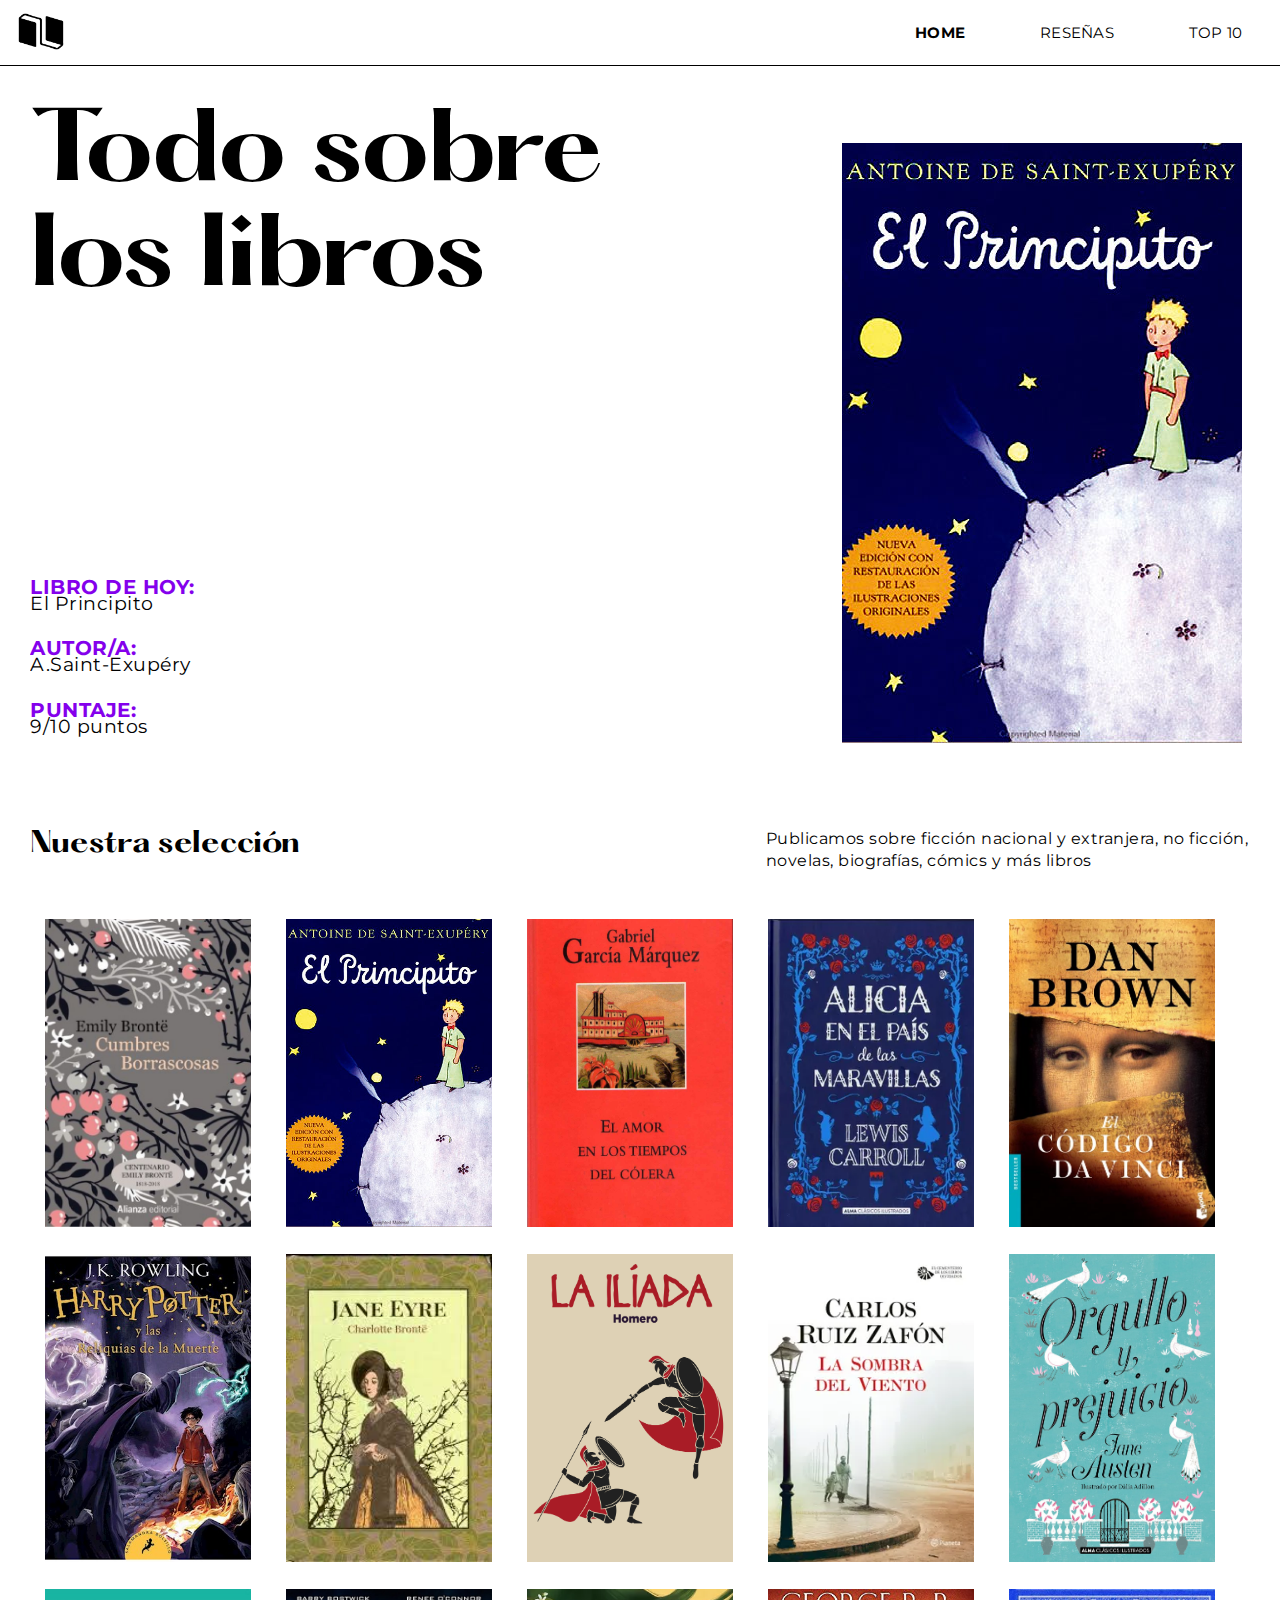
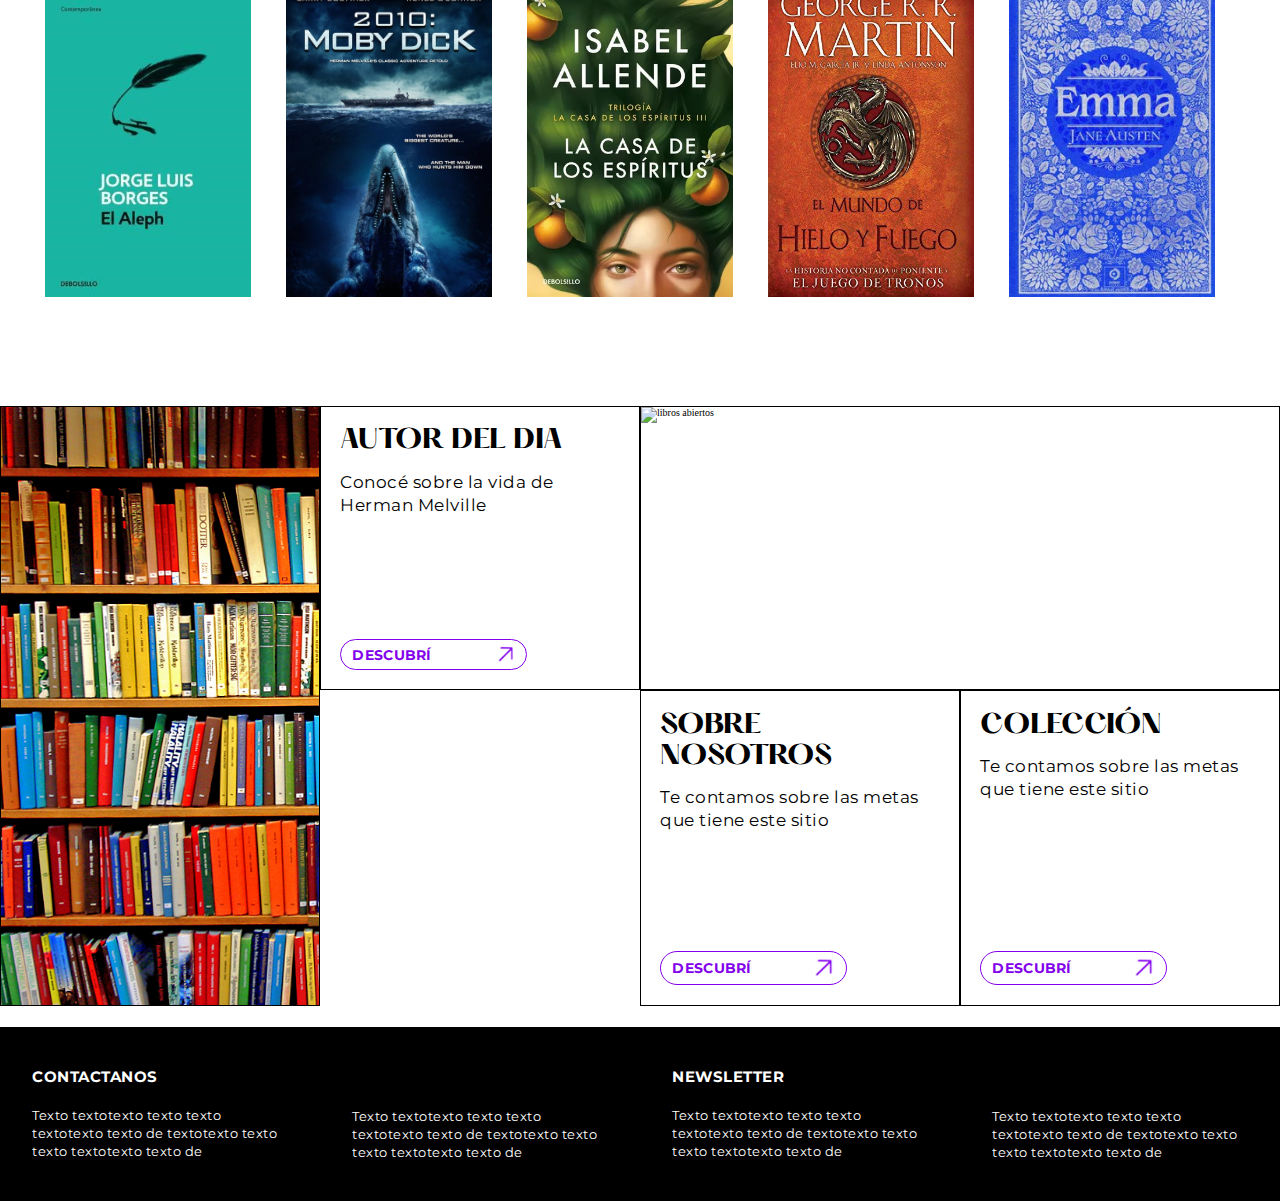
==== index.html @ f4b676c8 "html y css all pages" ====
<!DOCTYPE html>
<html lang="en">
<head>
    <meta charset="UTF-8">
    <meta name="viewport" content="width=device-width, initial-scale=1.0">
    <title>home</title>
    <link href="https://cdn.jsdelivr.net/npm/bootstrap@5.3.1/dist/css/bootstrap.min.css" rel="stylesheet" integrity="sha384-4bw+/aepP/YC94hEpVNVgiZdgIC5+VKNBQNGCHeKRQN+PtmoHDEXuppvnDJzQIu9" crossorigin="anonymous">
    <link href="https://fonts.googleapis.com/css2?family=Montserrat:ital,wght@0,100;0,200;0,300;0,400;0,500;0,600;0,700;0,800;0,900;1,100;1,200;1,300;1,400;1,500;1,600;1,700;1,800;1,900&display=swap" rel="stylesheet">
    <link rel="stylesheet" href="./css/estilos.css">    
</head>

<body>
    <!--barra de navegacion-->
    <header id="header">
            <nav class="nav">
            <ul class="menu">
                <!--logo-->
                <li>
                    <img class="logoWeb" src="./img/logo.png" alt="logo web">
                </li>
                <!--home-->
                <li>
                    <a class="seccionActual">HOME</a>
                </li>
                <!--reseñas-->
                <li>
                    <a class="seccion" href="./pages/reseñas.html">RESEÑAS</a>
                </li>
                <!--top 10-->
                <li>
                    <a class="seccion" href="./pages/top 10.html">TOP 10</a>
                </li>
            </ul>
        </nav>
    </header>

    <main class="margenes">

        <!--libros destacados-->
        <section class="inicio">
            <div class="titulo">
                <h1 class="tituloPrincipal">Todo sobre los libros</h1>
            </div>
            <div class="libro">
                <img class="libroDestacado" src="./img/libro_principito.jpg" alt="foto libro">
            </div>
            <div class="detalle">
                <ul class="lista">
                <li>
                    <p class="etiqueta">LIBRO DE HOY:</p>
                    </li>
                    <li>
                    <p class="textoDetalle">El Principito</p>
                </li>
                <li>
                    <p class="etiqueta">AUTOR/A:</p>
                    </li>
                <li>
                    <p class="textoDetalle">A.Saint-Exupéry</p>
                </li>
                <li>
                    <p class="etiqueta">PUNTAJE:</p>
                    </li>
                    <li>
                    <p class="textoDetalle">9/10 puntos</p>
                </li>
                
            </ul>
        </section>


        <!--grilla de libros-->
    
    <section>    
       <div class="seccionGrilla">
            <h2 class="subtitulo">Nuestra selección</h2>
            <div class="textoGrill">
            <p class="texto">Publicamos sobre ficción nacional y extranjera, no ficción, novelas, biografías, cómics y más libros</p>
            </div>
        </div>

        <article class="grilla">
            <div>
               <a href="./pages/libro.html"><img class="articulo" src="./img/libro_Mesa de trabajo 1.png" alt="libro 1"></a>
            </div>
            <div>
                <a href="./pages/libro.html"><img class="articulo" src="./img/libro_principito.jpg" alt="libro 2"></a>
             </div>
             <div>
                <a href="./pages/libro.html"><img class="articulo" src="./img/libro_amorcolera.jpg" alt="libro 3"></a>
             </div>
             <div>
                <a href="./pages/libro.html"><img class="articulo" src="./img/libro_alicia.webp" alt="libro 4"></a>
             </div>
             <div>
                <a href="./pages/libro.html"><img class="articulo" src="./img/libro_codigo.jpg" alt="libro 5"></a>
             </div>
             <div>
                <a href="./pages/libro.html"><img class="articulo" src="./img/libro_harry7.png" alt="libro 6"></a>
             </div>
             <div>
                <a href="./pages/libro.html"><img class="articulo" src="./img/libro_janeeyre.jpg" alt="libro 7"></a>
             </div>
             <div>
                <a href="./pages/libro.html"><img class="articulo" src="./img/libro_lailiada.png" alt="libro 8"></a>
             </div>
             <div>
                <a href="./pages/libro.html"><img class="articulo" src="./img/libro_lasobradelviento.webp" alt="libro 9"></a>
             </div>
             <div>
                <a href="./pages/libro.html"><img class="articulo" src="./img//libro_orgulloyprejuicio.jpeg" alt="libro 10"></a>
             </div>
             <div>
                <a href="./pages/libro.html"><img class="articulo" src="./img/libro_elaleph.png" alt="libro 11"></a>
             </div>
             <div>
                <a href="./pages/libro.html"><img class="articulo" class="libroGrilla" src="./img/moby dick.jpg" alt="libro 12"></a>
             </div>
             <div>
                <a href="./pages/libro.html"><img class="articulo" src="./img/libro_lacasadelosespiritus.jpg" alt="libro 13"></a>
             </div>
             <div>
                <a href="./pages/libro.html"><img class="articulo" src="./img/libro_got.jpg" alt="libro 14"></a>
             </div>
             <div>
                <a href="./pages/libro.html"><img class="articulo" src="./img/libro_emma.webp" alt="libro 15"></a>
             </div>

        </article>
    </section>
       
    </main>

        <!--grilla de datos-->
        <section class="containerDatos"> 

            <div class="uno">
                <img class="fitLibrosBiblioteca" src="./img/librosBiblioteca.jpg" alt="libros abiertos">            
            </div>

            <div class="dos">
                <div class="textoGrillaD">
                <h3>AUTOR DEL DIA</h3>
                <p class="textoChico">Conocé sobre la vida de Herman Melville</p>
                </div>
                <div class="boton">
                    <a class="textoBoton" href="">DESCUBRÍ</a>
                    <img class="flechaDescubri" src="./img/flechaBoton.png" alt="icono flecha">
                </div>
            </div>
            
            <div class="tres">
                <img class="fitLibrosAbiertos" src="./img/librosAbiertos.jpg" alt="libros abiertos">
            </div>

                        
            <div class="cinco">
                <div class="textoGrillaD">
                <h3>SOBRE NOSOTROS</h3>
                <p class="textoChico">Te contamos sobre las metas que tiene este sitio</p>
                </div>
               <div class="boton">
                    <a class="textoBoton" href="">DESCUBRÍ</a>
                    <img class="flechaDescubri" src="./img/flechaBoton.png" alt="icono flecha">
                </div>
            </div>
            
             <div class="seis">
                <div class="textoGrillaD">
                <h3>COLECCIÓN</h3>
                <p class="textoChico">Te contamos sobre las metas que tiene este sitio</p>
                </div>
                <div class="boton">
                    <a class="textoBoton" href="">DESCUBRÍ</a>
                    <img class="flechaDescubri" src="./img/flechaBoton.png" alt="icono flecha">
                </div>
             </div>
        </section> 
    


    <!--footer-->
    <footer class="footerC">
        <div class="interiorFooter">
            <h4>CONTACTANOS</h4>
            <p class="textoChicoB">Texto textotexto texto texto textotexto texto de textotexto texto texto textotexto texto de</p>
        </div>

        <div class="interiorFooter">
            <p class="textoChicoSolo">Texto textotexto texto texto textotexto texto de textotexto texto texto textotexto texto de</p>
        </div>
               
        <div class="interiorFooter">
            <h4>NEWSLETTER</h4>
            <p class="textoChicoB">Texto textotexto texto texto textotexto texto de textotexto texto texto textotexto texto de</p>
        </div>

        <div class="interiorFooter">
            <p class="textoChicoSolo">Texto textotexto texto texto textotexto texto de textotexto texto texto textotexto texto de</p>
        </div>

    </footer>
    <script src="https://cdn.jsdelivr.net/npm/bootstrap@5.3.1/dist/js/bootstrap.bundle.min.js" integrity="sha384-HwwvtgBNo3bZJJLYd8oVXjrBZt8cqVSpeBNS5n7C8IVInixGAoxmnlMuBnhbgrkm" crossorigin="anonymous"></script> 
</body>
</html>
---- css/estilos.css ----
*{margin: 0%;
    padding: 0%;}

html{font-size: 62.5%;}

@font-face {font-family: "hatton";
            src: url('../fonts/PPHatton-Bold.ttf') format("truetype");
            font-weight: bold; }

@font-face {font-family: "hatton";
            src: url('../fonts/PPHatton-Medium.ttf') format("truetype");
            font-weight: normal}

@font-face {font-family: "hatton";
            src: url('../fonts/PPHatton-Ultralight.ttf') format("truetype");
            font-weight: lighter; }

.margenes {margin-left: 30px;
           margin-right: 30px;
           overflow: hidden;}


/*menu*/

#header {height: 65px;
        background-color: white;
        border-bottom: solid 0.1rem black;
        position: sticky;
        top: 0px;
        z-index: 1;
        }

.nav {height: 100%;}

.menu {list-style-type: none;
      display: flex;
      flex-wrap: row wrap;
      justify-content: space-around;
      align-items: center;
      height: 100%; 
      width: 100%;
        }


.seccionActual {font-family: 'Montserrat';
                font-size: 1.5rem;
                color: black;
                font-weight: bold;
                font-style: normal;
                letter-spacing: 0.03rem;
                text-decoration: none;
                }

.seccion {font-family: 'Montserrat';
          color: black;
          font-size: 1.5rem;
          font-weight: normal;
          font-style: normal;
          letter-spacing: 0.03rem;
          text-decoration: none;
                }

.logoWeb {height: 82%;
         width: 7%;
        margin-left: -3%;}


/*estilos generales*/

.tituloPrincipal {font-family: "hatton";
                 font-size: 10rem;
                 font-weight: bold;
                 font-style: bold;
                 text-align: left;
                 line-height: 11rem;
                 width: 55%;}

.subtitulo {font-family: "hatton";
            font-size: 2.7rem;
            font-weight: bold;
            font-style: normal;
            text-align: left;}

h3 {font-family: "hatton";
    font-size: 2.5rem;
    font-weight: bold;
    font-style: normal;
    text-align: left;
    margin-bottom: 5%;}

.texto {font-family: 'Montserrat';
        font-size: 1.6rem;
        font-weight: normal;
        font-style: normal;
        letter-spacing: 0.05rem;
        text-align: left;
        width: 100%;
        line-height: 2.2rem;}

.textoBold {color: #8400EC;
            font-family: 'Montserrat';
            font-size: 1.6rem;
            font-weight: bold;
            font-style: normal;
            letter-spacing: 0.05rem;
            text-align: left;
            width: 100%;
            line-height: 2.2rem;}

.textoChico {font-family: 'Montserrat';
            font-size: 1.7rem;
            font-weight: normal;
            font-style: normal;
            letter-spacing: 0.05rem;
            text-align: left;
            line-height: 2.3rem;}

    
.boton {border: solid 0.15rem #8400EC;;
        border-radius: 3rem;
        padding-left: 4%;
        padding-right: 2%;
        overflow: hidden;
        display: flex;
        flex-flow: row wrap;
        justify-content:space-between;
        align-items: center;
        width: 60%;
        height: 12%;}

.flechaDescubri {height: 100%;
                               
             }

.flechaBoton {height: 3%;
                width: 12%;
                margin-left: -25%;
             }

.textoBoton {color: #8400EC;
             font-family: 'Montserrat';
             font-size: 1.4rem;
             font-weight: bold;
             font-style: normal;
             letter-spacing: 0.03rem;
             text-align: left;
             text-decoration: none;
             align-items: center;
             }


/*inicio de pagina*/

.inicio {grid-area: main;    
        display: grid;
        grid-template-areas: 
        "titulo titulo libro libro"
        "titulo titulo libro libro"
        "titulo titulo libro libro"
        ". . libro libro"
        "detalle detalle libro libro";
        grid-template-rows: 1fr 1fr 1fr 1fr 1fr;
        height: 600px;
        padding-top: 3%;}
    
    
.titulo {grid-area: titulo;}
    
.libro {grid-area: libro;
        display: flex;
        justify-content: center;
        align-items: center;
        padding-top: 13%;
        height: 96%;
        width: 96%;
}
    
.lista {list-style-type: none; 
        display: flex;
        flex-flow: column wrap;
        justify-content:end;
        align-items:start;
        width: 100%;
        margin-bottom: -4.3%;
        padding-left: 0%;}
    
.detalle {grid-area: detalle;}
        
.etiqueta {color: #8400EC;
          font-family: 'Montserrat';
          font-size: 2rem;
          font-weight: bold;
          font-style: normal;
          letter-spacing: 0.05rem;
          text-align: left;
          line-height: 1.2rem;
          margin-right: 0.4rem;
          margin-top: 25%;}
    
.textoDetalle {font-family: 'Montserrat';
               font-size: 1.9rem;
               font-weight: normal;
               font-style: normal;
               letter-spacing: 0.05rem;
               text-align: left;
               width: 100%;
               line-height: 2.2rem;
               margin-bottom: 0%;}
                
.tituloPrincipal {font-family: "hatton";
                  font-size: 9rem;
                  font-weight: bold;
                  font-style: normal;
                  text-align: left;
                  line-height: 10.5rem;
                  width: 77%;}



/*grilla de libros*/

.textoGrill {width: 39.7%;}

.seccionGrilla {display: flex;
             flex-flow: row wrap;
             justify-content: space-between;
             margin-top: 125px;}

.grilla {display: flex;
        flex-flow: row wrap;
        justify-content: space-evenly;
        align-items: center;
        margin-top: 27px;}

.articulo {height: 308px;
           width: 206px;
           padding: 20px 20px 5px 0px;}


/*grilla de datos*/

.containerDatos {display:grid;
                grid-template-columns: 1fr 1fr 1fr 1fr;
                grid-template-rows: 1fr 1fr 1fr 1fr;
                grid-template-areas: 
                "uno dos tres tres"
                "uno none cinco seis";
                height: 640px;
                overflow: hidden;
                margin-top: 8%;
                margin-bottom: -1.5%;;
                                }

.uno {grid-area: uno;
      border: solid 0.1rem black;
      overflow: hidden;
      }
        
.dos {grid-area: dos;
        border: solid 0.1rem black;
        padding: 6%;
        display: flex;
        flex-flow: column wrap;
        justify-content:space-between;
        align-items: start;}

.tres {grid-area: tres;
        border: solid 0.1rem black;
        overflow: hidden;
        }


.cinco {grid-area: cinco;
        border: solid 0.1rem black;
        padding: 6%;
        display: flex;
        flex-flow: column wrap;
        justify-content:space-between;
        align-items: start;}

.seis {grid-area: seis;
        border: solid 0.1rem black;
        padding: 6%;
        display: flex;
        flex-flow: column wrap;
        justify-content:space-between;
        align-items: start;}

.fitLibrosBiblioteca {
        height: 100%;
        }

.fitLibrosAbiertos {height: 100%;
                width: 100%;
                }
        


/*footer*/

.footerC {background-color: black;
         height: 100%;
         width: 100%;
         display: flex;
         flex-flow: row wrap;
         justify-content:space-around;
         align-items: start;
         padding: 40px 10px 40px 0px;}

.interiorFooter {height: 20%;
                width: 20%;}

h4 {color: white;
    font-family: 'Montserrat';
    font-size: 1.5rem;
    font-weight: bold;
    font-style: normal;
    text-align: left;
    letter-spacing: 0.5px;
    margin-bottom: 8%;}

.textoChicoB {color: white;
             font-family: 'Montserrat';
             font-size: 1.3rem;
             font-weight: normal;
             font-style: normal;
             letter-spacing: 0.05rem;
             text-align: left;
             line-height: 1.8rem;}

.textoChicoSolo {color: white;
                font-family: 'Montserrat';
                font-size: 1.3rem;
                font-weight: normal;
                font-style: normal;
                letter-spacing: 0.05rem;
                text-align: left;
                line-height: 1.8rem;
                margin-top: 15.7%;}

.tituloLight {font-family: "hatton";
             font-size: 6rem;
             font-weight: normal;
             font-style: normal;
             text-align: left;}

.librosAutor {font-family: "hatton";
              font-size: 4rem;
              font-weight: normal;
              font-style: normal;
              text-align: left;}



/*autor*/

.grillaAutor {display:grid;
              grid-template-rows: 1fr 1fr 1fr 1fr 1fr 1fr;
              grid-template-columns:1fr 1fr 1fr 1fr 1fr 1fr 1fr 1fr ;
              grid-template-areas: 
              "tituloAutor tituloAutor tituloAutor tituloAutor . imagenAutor imagenAutor imagenAutor"
              "tituloAutor tituloAutor tituloAutor tituloAutor . imagenAutor imagenAutor imagenAutor"
              "detalleAutor . . . . imagenAutor imagenAutor imagenAutor"
              ". . . . . imagenAutor imagenAutor imagenAutor"
              "textoAutor textoAutor textoAutor textoAutor . imagenAutor imagenAutor imagenAutor"
              "textoAutor textoAutor textoAutor textoAutor . imagenAutor imagenAutor imagenAutor";
              height: 700px; 
              overflow: hidden;
              margin-top: 5%;}

.tituloAutor {grid-area: tituloAutor;
              font-family: "hatton";
              font-size: 9rem;
              font-weight: bold;
              font-style: normal;
              text-align: left;
              line-height: 10.5rem;
              width: 77%;}

.detalleAutor {grid-area: detalleAutor;
        font-family: "hatton";
        font-size: 3rem;
        font-weight: lighter;
        font-style: normal;
        text-align: left;
        line-height: 4.2rem;}

.textoAutor {grid-area: textoAutor;
                justify-content: end;}

.imagenAutor {grid-area: imagenAutor;
        display: grid;
        grid-template-columns: 1fr 1fr ;
        grid-template-rows:1fr 1fr 1fr 1fr 1fr 1fr;
        grid-template-areas: 
        "libroArriba libroAbajo"
        "libroArriba libroAbajo"
        "libroArriba libroAbajo"
        "libroArriba libroAbajo"
        "libroArriba libroAbajo"
        "libroArriba libroAbajo";}

.libroAbajo {grid-area: libroAabajo;
             grid-column: 1;
             grid-row: 1 / span 3;
             width: 100%;
             height: 100%;}

.libroArriba {grid-area: libroArriba;
              grid-column: 1;
              grid-row: 2;
              align-items: center;
              justify-self: center;}

.libroAutorDestacadoAbajo {height: 595px;}

.libroAutorDestacadoArriba {height: 400px;
                            padding-top: 12%;}

.grillaLibrosAutor {display: flex;
                    flex-flow: row wrap;
                    justify-content: space-around;
                    align-items: start;}

.librosAutor {list-style-type: none;
              font-family: "hatton";
              font-size: 4rem;
              font-weight: normal;
              font-style: normal;
              text-align: left;
              text-decoration: none;}

.videoGrilla {margin-top: 4%; 
              margin-bottom: 7%;
              display: flex;
              flex-direction: column;
              justify-content: center;
                align-items: center;}



/*libro*/
.tituloLibro {display: grid;
              grid-template-columns: 1fr;
              grid-template-rows: 2fr 1fr;
              grid-template-areas: 
              "tituloLibro"
              "subtituloCategoria";
                height: 620px;}


.tituloPrincipalLibro {grid-area: tituloLibro;
        font-family: "hatton";
        font-size: 10rem;
        font-weight: bold;
        font-style: normal;
        text-align: left;
        line-height: 10.5rem;
        width: 1000px;
        margin-top: 6%;
        }

.subtituloCategoria {grid-area: subtituloCategoria;
                     border-top: solid 0.1rem black; 
                     border-bottom: solid 0.1rem black;
                     display: flex;
                     flex-flow: row wrap;
                     justify-content: space-between;
                     align-items: center;
                     height: 33%;           }

.flechaBotonCategoria {
        width: 3%;
        
}
.textoCategoria {font-family: 'Montserrat';
        font-size: 1.6rem;
        font-weight: normal;
        font-style: normal;
        letter-spacing: 0.05rem;
        text-align: left;
        
        line-height: 2.2rem;}

.sobreLibroGrilla {display: grid;
                   grid-template-columns: 4fr 1fr 1fr 1fr;
                   grid-template-rows: 1fr 1fr 2fr;
                   grid-template-areas: 
                   "libroL añoL . autorL"
                   "libroL . . ."
                   "libroL textoL textoL textoL"; 
                height: 850px; }
                   

.sobreLibroImagen {grid-area: libroL;
        display: flex;
        flex-direction: row;
        justify-content: start;
        margin-left: 7%;
        height: 100%;
          
                   }

.libroGrande {width: 89%; 

}

.sobreLibroAutor {grid-area: autorL;
        display: flex;
        flex-direction: row;
        justify-content: end;}

.sobreLibroAño {grid-area: añoL;
        display: flex;
        flex-direction: row;
        justify-content: start;}

.sobreLibroTexto {grid-area: textoL;
       display: flex;
        flex-direction: column;
        justify-content: end;
        ;
        
}

.tituloLightChico {font-family: "hatton";
        font-size: 4rem;
        font-weight: normal;
        font-style: normal;
        text-align: left;
        text-decoration: none;
        color: black;}

.grillaPunteo {display: grid;
        grid-template-rows: 1fr 1fr 1fr;
        grid-template-areas: 
        "categoria1"
        "categoria2"
        "categoria3";
        list-style-type: none;
        margin-top: 11%;}

.categoria1 {grid-area: categoria1;
display: flex;
flex-flow: row wrap;
justify-content: space-between;
align-items: center;
border-top: solid 0.1rem black;

}

.tituloPunteo {grid-area: tituloLibro;
        font-family: "hatton";
        font-size: 3rem;
        font-weight: bold;
        font-style: normal;
        text-align: left;
        margin-bottom: 0%;
        width: 33%;
        
        }

.textoCategoria {font-family: 'Montserrat';
        font-size: 1.6rem;
        font-weight: normal;
        font-style: normal;
        letter-spacing: 0.05rem;
        text-align: left;
        width: 50%;
        line-height: 2.2rem;
}

.flechaBotonDescripcion {height: 38%;
                        }

.categoria2 {grid-area: categoria2;
        display: flex;
        flex-flow: row wrap;
        justify-content: space-between;
        align-items: center;
        border-top: solid 0.1rem black;
        }

.categoria3 {grid-area: categoria3;
        display: flex;
        flex-flow: row wrap;
        justify-content: space-between;
        align-items: center;
        border-top: solid 0.1rem black;
        }

/*reseñas*/

.grillaInicioReseñas {display: grid;
        grid-template-columns: 1fr 1fr 1fr 1fr;
        grid-template-rows: 1fr 1fr;
        grid-template-areas: 
        ". libroReseña1 libroReseña2 ."
        "libroReseña3 libroReseña3 libroReseña4 libroReseña5";
        border-bottom: solid 0.1rem black;
        height: 555px;
        margin-bottom: 7%;
        
        


}


.libroReseña1 {grid-area: libroReseña1;
display: flex;
flex-direction: row;
justify-content: center;
align-items: center;
height: 100%;
width: 100%;


}

.libroReseña2 {grid-area: libroReseña2;
display: flex;
flex-direction: row;
justify-content: center;
align-items: center;
height: 100%;
width: 100%;
border-right: solid 0.1rem black;
border-left: solid 0.1rem black;


}

.libroReseña3 {grid-area: libroReseña3;
display: flex;
flex-direction: row;
justify-content: start;
align-items: center;
padding-left: 5%;
padding-top: 2%;
height: 100%;
width: 100%;
border-top: solid 0.1rem black;


}

.libroReseña4 {grid-area: libroReseña4;
display: flex;
flex-direction: row;
justify-content: center;
align-items: center;
height: 100%;
width: 100%;
border-left: solid 0.1rem black;
border-right: solid 0.1rem black;
border-top: solid 0.1rem black;

}

.libroReseña5 {grid-area: libroReseña5;
display: flex;
flex-direction: row;
justify-content: center;
align-items: center;
height: 100%;
width: 100%;
border-top: solid 0.1rem black;

}

.libroReseñaChico{ width: 135px;
height: 200px;}




.reseña1 {grid-area: reseña1;
height: 660px;
margin-bottom: 28%;

}

.reseña2 {grid-area: reseña2;
        height: 660px;
        margin-bottom: 28%;}

.reseña3 {grid-area: reseña3;
        height: 660px;
        margin-bottom: 28%;}


.grillaReseñaInterior {display: grid;
grid-template-columns: 1fr 1fr;
grid-template-rows: 1fr 1fr 1fr ;
grid-template-areas: 
"libroReseña tituloReseña"
"libroReseña ."
"libroReseña textoReseña";
height: 660px;

}


.tituloReseña {grid-area: tituloReseña;
        margin-left: 7%;}

.textoReseña {grid-area: textoReseña;
              margin-top: -30%;
        margin-left: 7%; }



.datosReseña {background-color: black;
                  width: 50%;
                height: 30%;
                margin-top: 100%;
                margin-left: 52%;
               display: flex;
               flex-direction: column;
               padding-top: 3%;
               padding-left: 3%;
               

            }




.card-title {color: white;
        font-family: 'Montserrat';
        font-size: 1.5rem;
        font-weight: normal;
        font-style: normal;
        letter-spacing: 0.05rem;
        text-align: left;
        width: 100%;
        line-height: 2.5rem;
       margin-bottom: 3%;
        padding-top: 0.5rem;
        
        
        }

.card-text {color: white;
        font-family: 'Montserrat';
        font-size: 2.7rem;
        font-weight: bold;
        font-style: normal;
        letter-spacing: 0.05rem;
        text-align: left;
        line-height: 1.5rem;
        margin-bottom: 2rem;
}

.card.text-bg-dark {border: none;
                     }



.grillaFormulario {display: grid;
                   grid-template-columns: 1fr 1fr;     
                   grid-template-rows: 1fr 1fr 1fr;   
                   grid-template-areas:
                   "imagenForm tituloFormulario"
                   "imagenForm none"  
                   "imagenForm formulario";
                   height: 444px;
                   margin-bottom: 11%;
                   overflow: hidden;
                   }
 
.tituloFormulario {grid-area: tituloFormulario;
        font-family: "hatton";
        font-size: 4.5rem;
        font-weight: normal;
        font-style: normal;
        text-align: left;
        margin-left: 7%;}    

.imagenFormulario {grid-area: imagenForm;
                        width: 100%;
                        height: 100%;
                
        }

.formulario {grid-area: formulario;
             margin-left: 7%; 
             display: flex;
             flex-direction: column;
             justify-content: end;
             align-content: end;
 }

.form-label {color: grey;
        font-family: 'Montserrat';
        font-size: 1.9rem;
        font-weight: normal;
        font-style: normal;
        letter-spacing: 0.05rem;
        text-align: left;
        line-height: 1.8rem;}

.form-text {color: black;
        font-family: 'Montserrat';
        font-size: 1.5rem;
        font-weight: normal;
        font-style: normal;
        letter-spacing: 0.05rem;
        text-align: left;
        line-height: 1.8rem;
}


.botonForm {border: solid 0.15rem #8400EC;;
        border-radius: 3rem;
        padding-left: 3%;
        padding-right: 1%;
        overflow: hidden;
        display: flex;
        flex-flow: row wrap;
        justify-content:space-between;
        align-items: center;
        width:27%;
        height: 10%;
        margin-top: 9%;
        }


/*TOP 10*/



.tituloPrincipalTop {grid-area: tituloTop;
        font-family: "hatton";
        font-size: 9rem;
        font-weight: bold;
        font-style: normal;
        text-align: left;
        line-height: 10.5rem;
        width: 77%;}

.grillaDatosTop {background-color: black;
}


.col {margin-top: 6%;
margin-bottom: 6%;}


.topUno {width: 60%;
        background-color: black;
        padding: 6%;
        display: flex;
        flex-flow: column wrap;
        justify-content:space-between;
        align-items: start;
        margin-top: 81%;
margin-left: 38%;}

.botonTop {background-color: white;
        border-radius: 3rem;
        padding-left: 4%;
        padding-right: 1%;
        overflow: hidden;
        display: flex;
        flex-flow: row wrap;
        justify-content:space-between;
        align-items: center;
        width: 55%;
        height: 33px;
        margin-top: 33%;
        }


.flechaChica {
        width: 23%;
        }
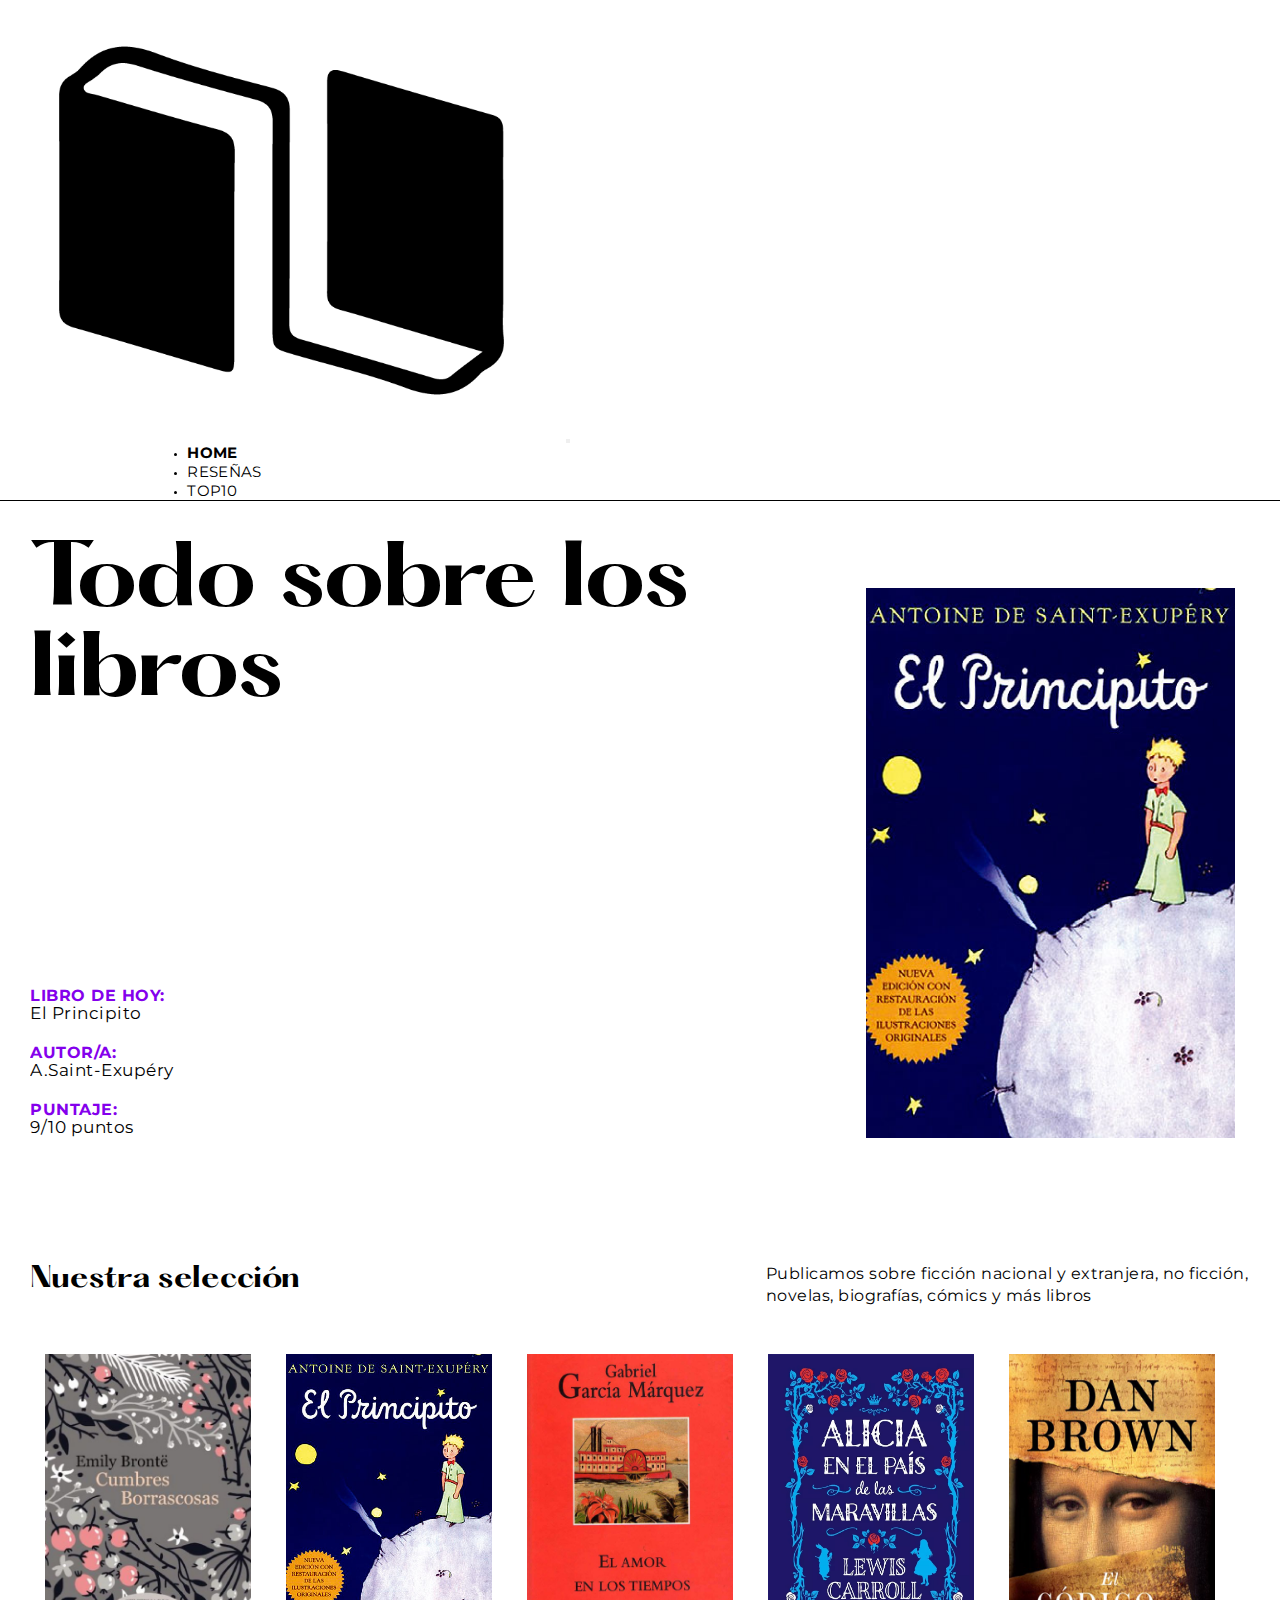
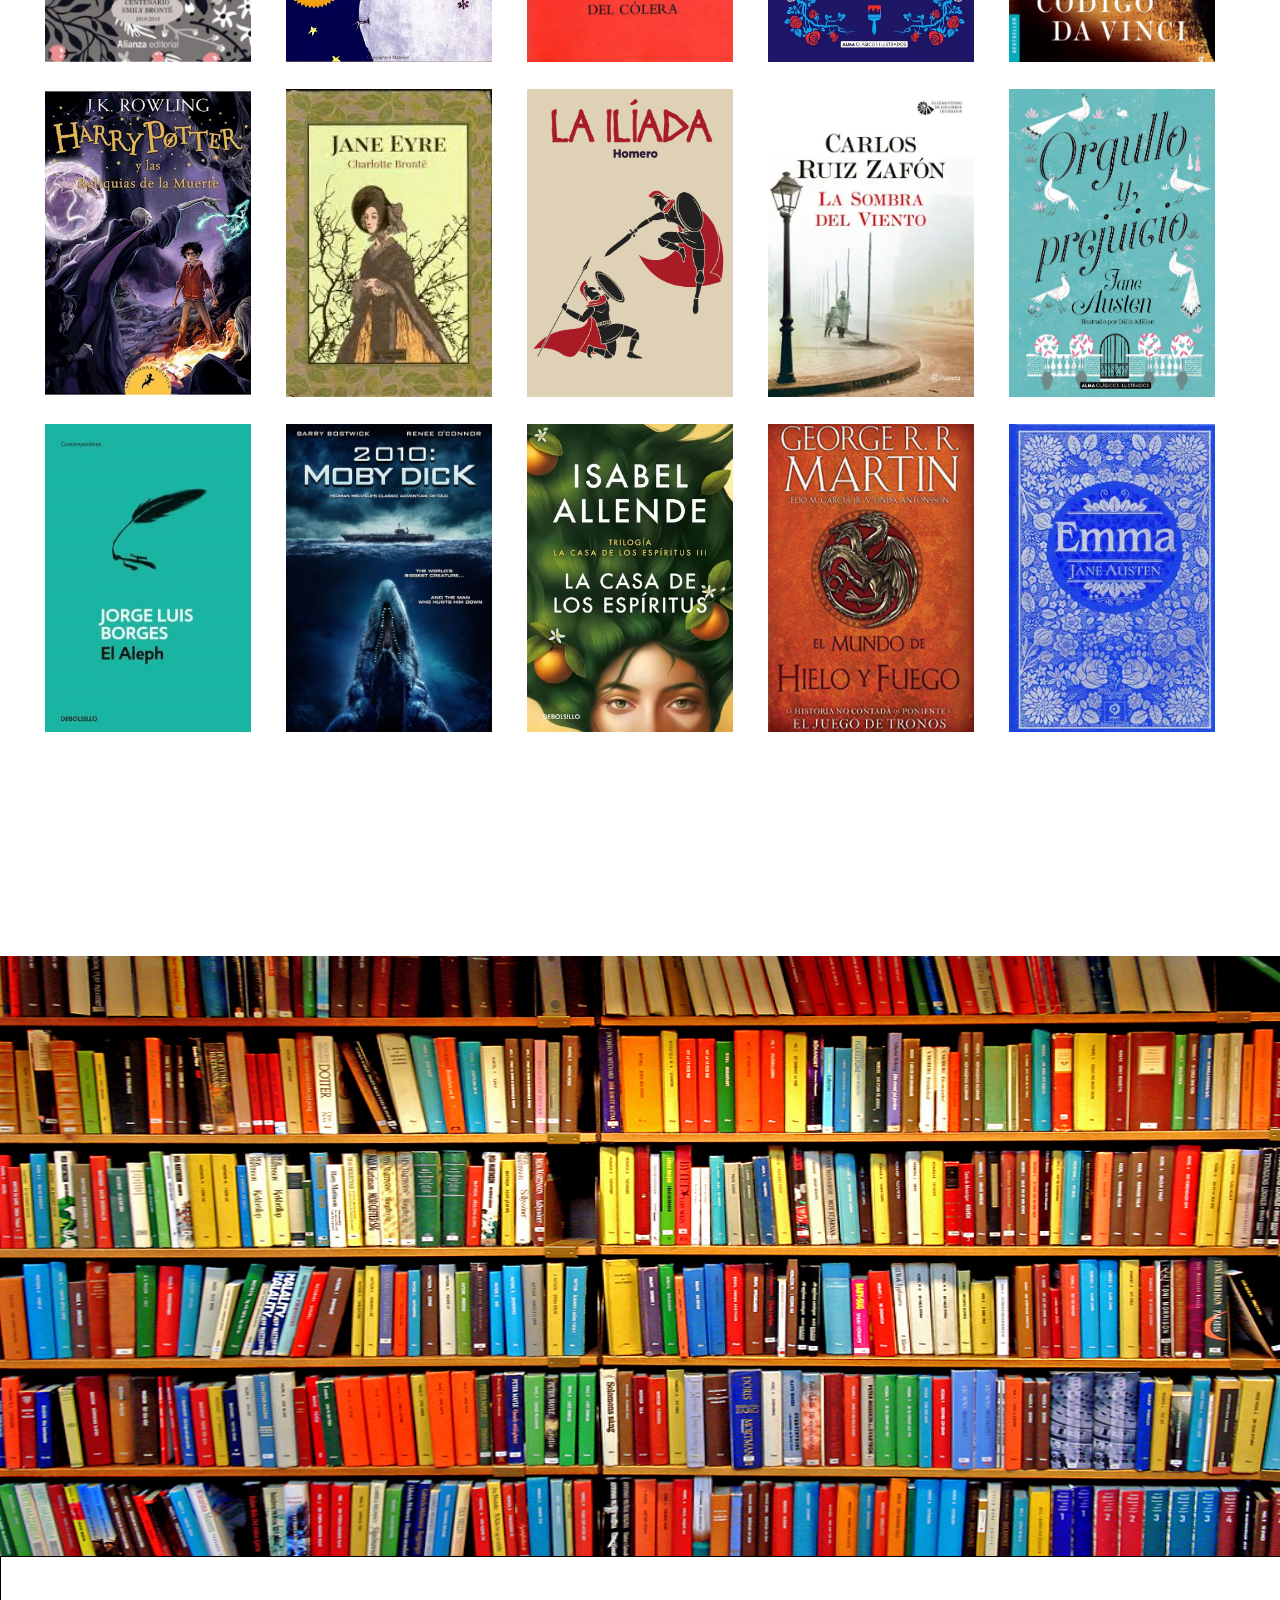
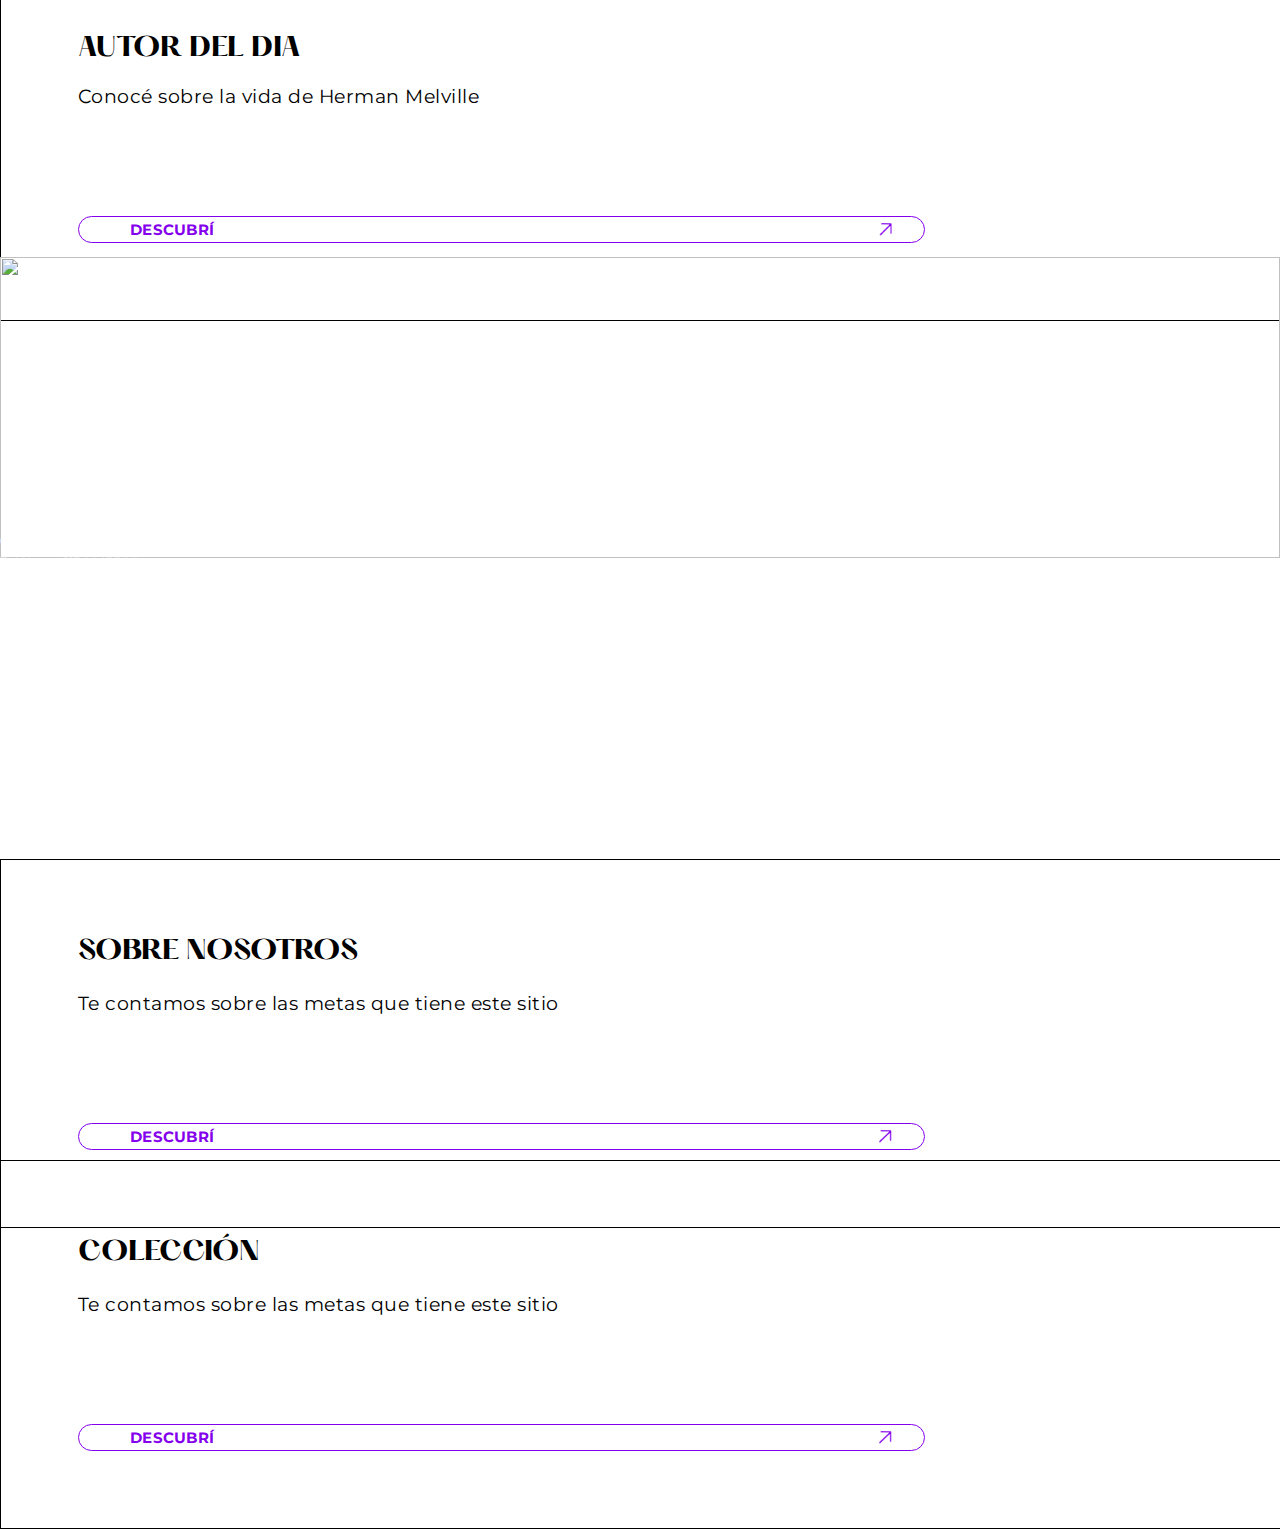
==== commit e2566675: "html,css y responsive" ====
--- a/index.html
+++ b/index.html
@@ -10,73 +10,85 @@
 </head>
 
 <body>
-    <!--barra de navegacion-->
-    <header id="header">
-            <nav class="nav">
-            <ul class="menu">
-                <!--logo-->
-                <li>
-                    <img class="logoWeb" src="./img/logo.png" alt="logo web">
-                </li>
+  <!--barra de navegacion-->
+  <header>
+    <nav class="navbar sticky-top navbar-light bg-light navbar-expand-sm">
+        <div class="container-fluid">
+
+            <a class="navbar-brand">
+                <img class="logoWeb" src="../img/logo.png" alt="logo web">
+            </a>
+            <button class="navbar-toggler" type="button" data-bs-toggle="collapse" data-bs-target="#menu" aria-controls="menu" aria-expanded="menu">
+                <span class="navbar-toggler-icon"></span>
+            </button>
+
+            <div class="collapse navbar-collapse" id="menu">
+              <ul class="navbar-nav">
                 <!--home-->
                 <li>
-                    <a class="seccionActual">HOME</a>
+                  <a class="nav-item nav-link seccionActual" href="../index.html" >HOME</a>
                 </li>
                 <!--reseñas-->
                 <li>
-                    <a class="seccion" href="./pages/reseñas.html">RESEÑAS</a>
+                  <a class="nav-item nav-link seccion" href="./pages/reseñas.html">RESEÑAS</a>
                 </li>
                 <!--top 10-->
                 <li>
-                    <a class="seccion" href="./pages/top 10.html">TOP 10</a>
+                  <a class="nav-item nav-link seccion" href="./pages/top 10.html">TOP10</a>
                 </li>
+              </ul>
+            </div>
+
+        </div>
+    </nav>
+  </header>
+
+  <main class="margenes">
+
+    <!--inicio de pagina-->
+      <section class="inicio">
+
+          <div class="titulo">
+            <h1 class="tituloPrincipal">Todo sobre los libros</h1>
+          </div>
+
+          <div class="libro">
+              <img class="libroHome" src="./img/libro_principito.jpg" alt="foto libro">
+          </div>
+
+          <div class="detalle">
+            <ul class="lista">
+              <li>
+                <p class="etiqueta">LIBRO DE HOY:</p>
+              </li>
+              <li>
+                <p class="textoDetalle">El Principito</p>
+              </li>
+              <li>
+                <p class="etiqueta">AUTOR/A:</p>
+              </li>
+              <li>
+                <p class="textoDetalle">A.Saint-Exupéry</p>
+              </li>
+              <li>
+                <p class="etiqueta">PUNTAJE:</p>
+              </li>
+              <li>
+                <p class="textoDetalle">9/10 puntos</p>
+              </li>
             </ul>
-        </nav>
-    </header>
-
-    <main class="margenes">
-
-        <!--libros destacados-->
-        <section class="inicio">
-            <div class="titulo">
-                <h1 class="tituloPrincipal">Todo sobre los libros</h1>
-            </div>
-            <div class="libro">
-                <img class="libroDestacado" src="./img/libro_principito.jpg" alt="foto libro">
-            </div>
-            <div class="detalle">
-                <ul class="lista">
-                <li>
-                    <p class="etiqueta">LIBRO DE HOY:</p>
-                    </li>
-                    <li>
-                    <p class="textoDetalle">El Principito</p>
-                </li>
-                <li>
-                    <p class="etiqueta">AUTOR/A:</p>
-                    </li>
-                <li>
-                    <p class="textoDetalle">A.Saint-Exupéry</p>
-                </li>
-                <li>
-                    <p class="etiqueta">PUNTAJE:</p>
-                    </li>
-                    <li>
-                    <p class="textoDetalle">9/10 puntos</p>
-                </li>
-                
-            </ul>
-        </section>
-
-
-        <!--grilla de libros-->
-    
-    <section>    
-       <div class="seccionGrilla">
-            <h2 class="subtitulo">Nuestra selección</h2>
-            <div class="textoGrill">
-            <p class="texto">Publicamos sobre ficción nacional y extranjera, no ficción, novelas, biografías, cómics y más libros</p>
-            </div>
+          </div>
+
+      </section>
+
+
+    <!--grilla de libros-->
+      <section>    
+        <div class="seccionGrilla">
+          <h2 class="subtitulo">Nuestra selección</h2>
+          <div class="textoGrill">
+          <p class="texto">Publicamos sobre ficción nacional y extranjera, no ficción, novelas, biografías, cómics y más libros</p>
+          </div>
         </div>
 
         <article class="grilla">
@@ -129,79 +141,141 @@
         </article>
     </section>
        
-    </main>
-
-        <!--grilla de datos-->
-        <section class="containerDatos"> 
-
-            <div class="uno">
-                <img class="fitLibrosBiblioteca" src="./img/librosBiblioteca.jpg" alt="libros abiertos">            
-            </div>
-
-            <div class="dos">
-                <div class="textoGrillaD">
-                <h3>AUTOR DEL DIA</h3>
-                <p class="textoChico">Conocé sobre la vida de Herman Melville</p>
+  </main>
+
+  <!--grilla de datos-->
+    <seccion class="containerD text-center">
+        <div class="row">
+
+            <div class="grillaFotoMacro d-none d-md-block col-md-3">
+                <img class="fotoImagenH" src="./img/librosBiblioteca.jpg" alt=""> 
+            </div>
+
+            <div class="grillaDatosMacro col-xs-12 col-md-9">
+              
+                <div class="row">
+                    <div class="grillaDatos col-xs-1 col-md-4">
+                        <div class="textoGrillaD">
+                            <div>
+                                <h3 class="tituloDatosIndex">AUTOR DEL DIA</h3>
+                                <p class="textoChicoIndex">Conocé sobre la vida de Herman Melville</p>
+                            </div>
+                            <div class="boton">
+                                <a class="textoBotonIndex" href="">DESCUBRÍ</a>
+                                <img class="flechaDescubri" src="./img/flechaBoton.png" alt="icono flecha">
+                            </div>
+                        </div>
+                    </div>
+
+                    <div class="grillaDatos d-none d-md-block col-md-8">
+                        <img class="fotoImagenH" src="./img/librosAbiertos.jpg" alt="">
+                    </div>
+
                 </div>
-                <div class="boton">
-                    <a class="textoBoton" href="">DESCUBRÍ</a>
-                    <img class="flechaDescubri" src="./img/flechaBoton.png" alt="icono flecha">
+                
+                <div class="row">
+                    <div class="grillaDatos d-none d-md-block col-md-4">
+                              
+                    </div>
+                                
+                    <div class="grillaDatos col-xs-1 col-md-4">
+                        <div class="textoGrillaD">
+                            <div>
+                                <h3 class="tituloDatosIndex">SOBRE NOSOTROS</h3>
+                                <p class="textoChicoIndex">Te contamos sobre las metas que tiene este sitio</p>
+                            </div>
+                                
+                            <div class="boton">
+                                <a class="textoBotonIndex" href="">DESCUBRÍ</a>
+                                <img class="flechaDescubri" src="./img/flechaBoton.png" alt="icono flecha">
+                            </div>
+                        </div>
+                    </div>
+                                
+
+                    <div class="grillaDatos col-xs-1 col-md-4">
+                        <div class="textoGrillaD">
+                            <div>
+                                <h3 class="tituloDatosIndex">COLECCIÓN</h3>
+                                <p class="textoChicoIndex">Te contamos sobre las metas que tiene este sitio</p>
+                            </div>
+                            <div class="boton">
+                                <a class="textoBotonIndex" href="">DESCUBRÍ</a>
+                                <img class="flechaDescubri" src="./img/flechaBoton.png" alt="icono flecha">
+                            </div>
+                        </div>
+                    </div>
+
                 </div>
-            </div>
-            
-            <div class="tres">
-                <img class="fitLibrosAbiertos" src="./img/librosAbiertos.jpg" alt="libros abiertos">
-            </div>
-
-                        
-            <div class="cinco">
-                <div class="textoGrillaD">
-                <h3>SOBRE NOSOTROS</h3>
-                <p class="textoChico">Te contamos sobre las metas que tiene este sitio</p>
-                </div>
-               <div class="boton">
-                    <a class="textoBoton" href="">DESCUBRÍ</a>
-                    <img class="flechaDescubri" src="./img/flechaBoton.png" alt="icono flecha">
-                </div>
-            </div>
-            
-             <div class="seis">
-                <div class="textoGrillaD">
-                <h3>COLECCIÓN</h3>
-                <p class="textoChico">Te contamos sobre las metas que tiene este sitio</p>
-                </div>
-                <div class="boton">
-                    <a class="textoBoton" href="">DESCUBRÍ</a>
-                    <img class="flechaDescubri" src="./img/flechaBoton.png" alt="icono flecha">
-                </div>
-             </div>
-        </section> 
+
+            </div>
+                      
+                  
+        </div>
+    </seccion>
     
 
 
-    <!--footer-->
-    <footer class="footerC">
-        <div class="interiorFooter">
-            <h4>CONTACTANOS</h4>
-            <p class="textoChicoB">Texto textotexto texto texto textotexto texto de textotexto texto texto textotexto texto de</p>
-        </div>
-
-        <div class="interiorFooter">
-            <p class="textoChicoSolo">Texto textotexto texto texto textotexto texto de textotexto texto texto textotexto texto de</p>
-        </div>
-               
-        <div class="interiorFooter">
-            <h4>NEWSLETTER</h4>
-            <p class="textoChicoB">Texto textotexto texto texto textotexto texto de textotexto texto texto textotexto texto de</p>
-        </div>
-
-        <div class="interiorFooter">
-            <p class="textoChicoSolo">Texto textotexto texto texto textotexto texto de textotexto texto texto textotexto texto de</p>
-        </div>
-
-    </footer>
-    <script src="https://cdn.jsdelivr.net/npm/bootstrap@5.3.1/dist/js/bootstrap.bundle.min.js" integrity="sha384-HwwvtgBNo3bZJJLYd8oVXjrBZt8cqVSpeBNS5n7C8IVInixGAoxmnlMuBnhbgrkm" crossorigin="anonymous"></script> 
+  <!--footer-->
+  <footer class="bg-dark text-center text-lg-start text-white">
+      <div class="container p-4">
+
+          <div class="row mt-4">
+
+              <div class="col-lg-3 col-md-6 mb-4 mb-md-0">
+                  <h5 class="subtituloF">CONTACTÁNOS</h5>
+                  <ul class="list-unstyled mb-0">
+                    <li>
+                      <a href="#!" class="textoChicoF"><i class="fas fa-book fa-fw fa-sm me-2"></i>Teléfono: 1134445566</a>
+                    </li>
+                    <li>
+                      <a href="#!" class="textoChicoF"><i class="fas fa-book fa-fw fa-sm me-2"></i>Email: email@gmail.com</a>
+                    </li>
+                  </ul>
+              </div>
+          
+              <div class="col-lg-3 col-md-6 mb-4 mb-md-0">
+                  <h5 class="subtituloF">REDES</h5>
+                  <ul class="list-unstyled">
+                    <li>
+                      <a href="#!" class="textoChicoF"><i class="fas fa-shipping-fast fa-fw fa-sm me-2"></i>Instagram: @instagram</a>
+                    </li>
+                    <li>
+                      <a href="#!" class="textoChicoF"><i class="far fa-file-alt fa-fw fa-sm me-2"></i>Twitter: twitter.com</a>
+                    </li>
+                  </ul>
+              </div>
+       
+              <div class="col-lg-3 col-md-6 mb-4 mb-md-0">
+                  <h5 class="subtituloF">NEWSLETTER</h5>
+                  <ul class="list-unstyled">
+                    <li>
+                      <a href="#!" class="textoChicoF">Contactate acá para ser parte y enterarte de las novedades.</a>
+                    </li>
+                  </ul>
+              </div>
+         
+              <div class="col-lg-3 col-md-6 mb-4 mb-md-0">
+                  <h5 class="subtituloF">MÁS DE NOSOTROS</h5>
+                  <ul class="list-unstyled">
+                    <li>
+                      <a href="#!" class="textoChicoF"><i class="fas fa-at fa-fw fa-sm me-2"></i>Ética laboral</a>
+                    </li>
+                    <li>
+                      <a href="#!" class="textoChicoF"><i class="fas fa-shipping-fast fa-fw fa-sm me-2"></i>Fuentes e ideas</a>
+                    </li>
+                  </ul>
+              </div>
+          
+          </div>
+
+      </div>
+  </footer>
+  
+<script src="https://cdn.jsdelivr.net/npm/bootstrap@5.3.1/dist/js/bootstrap.bundle.min.js" integrity="sha384-HwwvtgBNo3bZJJLYd8oVXjrBZt8cqVSpeBNS5n7C8IVInixGAoxmnlMuBnhbgrkm" crossorigin="anonymous"></script> 
+
 </body>
+
 </html>
 
 
--- a/css/estilos.css
+++ b/css/estilos.css
@@ -20,26 +20,36 @@
            overflow: hidden;}
 
 
-/*menu*/
-
-#header {height: 65px;
-        background-color: white;
-        border-bottom: solid 0.1rem black;
-        position: sticky;
-        top: 0px;
-        z-index: 1;
-        }
-
-.nav {height: 100%;}
-
-.menu {list-style-type: none;
-      display: flex;
-      flex-wrap: row wrap;
-      justify-content: space-around;
-      align-items: center;
-      height: 100%; 
-      width: 100%;
-        }
+/*barra de navegacion*/
+
+@media (min-width : 768px){
+        .logoWeb {height: 4%;
+                width: 44%;}}
+
+@media (max-width : 768px){
+        .logoWeb {height: 100%;
+                width: 100%;}}
+
+@media (max-width : 576px){
+        .navbar-collapse 
+        {display: flex;
+        flex-direction: column;
+        justify-content: start;
+        align-items: start;}}
+
+@media (min-width : 576px) {
+.navbar-collapse {display: flex;
+                  flex-direction: row;
+                  justify-content: end;
+                  align-items: end;
+                  width: 22%;}}
+
+.container-fluid {border-bottom: solid 0.1rem black;}
+
+.navbar-brand {margin-right: 0%;
+        width: 12%;}
+
+.nav-item {margin-right: 2rem;}
 
 
 .seccionActual {font-family: 'Montserrat';
@@ -48,8 +58,8 @@
                 font-weight: bold;
                 font-style: normal;
                 letter-spacing: 0.03rem;
-                text-decoration: none;
-                }
+                text-decoration: none;}
+
 
 .seccion {font-family: 'Montserrat';
           color: black;
@@ -57,23 +67,45 @@
           font-weight: normal;
           font-style: normal;
           letter-spacing: 0.03rem;
-          text-decoration: none;
-                }
-
-.logoWeb {height: 82%;
-         width: 7%;
-        margin-left: -3%;}
+          text-decoration: none;}
+
+.seccion:hover {color:#8400EC}
+
+.flechaAtras {height: 22%;
+              width: 22%;}
+
+
 
 
 /*estilos generales*/
 
-.tituloPrincipal {font-family: "hatton";
-                 font-size: 10rem;
-                 font-weight: bold;
-                 font-style: bold;
-                 text-align: left;
-                 line-height: 11rem;
-                 width: 55%;}
+@media (max-width:1300px) {
+        .tituloPrincipal {font-family: "hatton";
+                        font-size: 8rem;
+                        font-weight: bold;
+                        font-style: bold;
+                        text-align: left;
+                        line-height: 9rem;}}
+
+@media (max-width:900px) {
+        .tituloPrincipal {font-family: "hatton";
+                        font-size: 5rem;
+                        font-weight: bold;
+                        font-style: bold;
+                        text-align: left;
+                        line-height: 6rem;}}
+
+
+
+@media (max-width:767px) {
+        .tituloPrincipal {font-family: "hatton";
+                        font-size: 6rem;
+                        font-weight: bold;
+                        font-style: bold;
+                        text-align: left;
+                        line-height: 7rem;
+                        margin-top: 11%;}}
+                        
 
 .subtitulo {font-family: "hatton";
             font-size: 2.7rem;
@@ -81,12 +113,23 @@
             font-style: normal;
             text-align: left;}
 
-h3 {font-family: "hatton";
-    font-size: 2.5rem;
-    font-weight: bold;
-    font-style: normal;
-    text-align: left;
-    margin-bottom: 5%;}
+
+@media (min-width:485px) {
+        h3 {font-family: "hatton";
+        font-size: 2.5rem;
+        font-weight: bold;
+        font-style: normal;
+        text-align: left;
+        margin-bottom: 5%;}}
+
+@media (max-width:485px) {
+        h3 {font-family: "hatton";
+            font-size: 2rem;
+            font-weight: bold;
+            font-style: normal;
+            text-align: left;
+            margin-bottom: 5%;}}
+
 
 .texto {font-family: 'Montserrat';
         font-size: 1.6rem;
@@ -107,16 +150,27 @@
             width: 100%;
             line-height: 2.2rem;}
 
-.textoChico {font-family: 'Montserrat';
-            font-size: 1.7rem;
-            font-weight: normal;
-            font-style: normal;
-            letter-spacing: 0.05rem;
-            text-align: left;
-            line-height: 2.3rem;}
-
-    
-.boton {border: solid 0.15rem #8400EC;;
+@media (min-width:485px){
+        .textoChico {font-family: 'Montserrat';
+        font-size: 1.9rem;
+        font-weight: normal;
+        font-style: normal;
+        letter-spacing: 0.05rem;
+        text-align: left;
+        line-height: 2.3rem;}}
+
+@media (max-width:485px){
+        .textoChico {font-family: 'Montserrat';
+        font-size: 1.1rem;
+        font-weight: normal;
+        font-style: normal;
+        letter-spacing: 0.05rem;
+        text-align: left;
+        line-height: 1.9rem;}}
+
+
+@media (min-width: 1000px){ 
+        .boton {border: solid 0.15rem #8400EC;;
         border-radius: 3rem;
         padding-left: 4%;
         padding-right: 2%;
@@ -126,31 +180,97 @@
         justify-content:space-between;
         align-items: center;
         width: 60%;
-        height: 12%;}
-
-.flechaDescubri {height: 100%;
-                               
-             }
-
-.flechaBoton {height: 3%;
-                width: 12%;
-                margin-left: -25%;
-             }
-
+        height: 12%;}}
+
+@media (max-width: 1000px){ 
+        .boton {border: solid 0.15rem #8400EC;;
+        border-radius: 3rem;
+        padding-left: 4%;
+        padding-right: 2%;
+        overflow: hidden;
+        display: flex;
+        flex-flow: row wrap;
+        justify-content:space-between;
+        align-items: center;
+        width: 80%;
+        height: 12%;}}
+
+@media (max-width: 768px){ 
+        .boton {border: solid 0.15rem #8400EC;;
+        border-radius: 3rem;
+        padding-left: 3%;
+        padding-right: 1.5%;
+        overflow: hidden;
+        display: flex;
+        flex-flow: row wrap;
+        justify-content:space-between;
+        align-items: center;
+        width: 33%;
+        height: 19%;}}
+
+@media (max-width: 500px){ 
+        .boton {border: solid 0.15rem #8400EC;;
+        border-radius: 3rem;
+        padding-left: 3%;
+        padding-right: 1.5%;
+        overflow: hidden;
+        display: flex;
+        flex-flow: row wrap;
+        justify-content:space-between;
+        align-items: center;
+        width: 66%;
+        height: 19%;}}
+
+
+.boton:hover {background-color: #ebd5fc;}
+
+.boton:active {height: 15%;
+               width: 66%;}
+
+
+
+@media (min-width:400px){
+        .flechaDescubri {height: 100%;}}
+
+@media (max-width:400px){
+        .flechaDescubri 
+                {height: 60%;}}
+
+
+
+
+
+@media (min-width:584px){
 .textoBoton {color: #8400EC;
              font-family: 'Montserrat';
-             font-size: 1.4rem;
+             font-size: 1.5rem;
              font-weight: bold;
              font-style: normal;
              letter-spacing: 0.03rem;
              text-align: left;
              text-decoration: none;
              align-items: center;
-             }
-
+             }}
+
+
+
+@media (max-width:584px){
+        .textoBoton {color: #8400EC;
+        font-family: 'Montserrat';
+        font-size: 1.1rem;
+        font-weight: bold;
+        font-style: normal;
+        letter-spacing: 0.03rem;
+        text-align: left;
+        text-decoration: none;
+        align-items: center;}}
+
+
+/*index*/
 
 /*inicio de pagina*/
 
+@media (min-width: 768px){
 .inicio {grid-area: main;    
         display: grid;
         grid-template-areas: 
@@ -161,7 +281,15 @@
         "detalle detalle libro libro";
         grid-template-rows: 1fr 1fr 1fr 1fr 1fr;
         height: 600px;
-        padding-top: 3%;}
+        padding-top: 3%;
+        overflow: hidden;}}
+
+@media (max-width: 768px){
+        .inicio {grid-area: main;    
+                display: flex;
+                flex-direction: column;
+                justify-content: center;
+                align-items: center;}}
     
     
 .titulo {grid-area: titulo;}
@@ -172,23 +300,29 @@
         align-items: center;
         padding-top: 13%;
         height: 96%;
-        width: 96%;
-}
-    
+        width: 96%;}
+
+
+.libroHome {height: 100%;
+        width: 100%;}
+
+
+.libroHome:hover {height: 120%;
+                  width: 120%;}
+
+
 .lista {list-style-type: none; 
         display: flex;
-        flex-flow: column wrap;
-        justify-content:end;
+        flex-direction: column;
+        justify-content:space-between;
         align-items:start;
-        width: 100%;
-        margin-bottom: -4.3%;
-        padding-left: 0%;}
+        padding-left: 0%;} 
     
 .detalle {grid-area: detalle;}
         
 .etiqueta {color: #8400EC;
           font-family: 'Montserrat';
-          font-size: 2rem;
+          font-size: 1.6rem;
           font-weight: bold;
           font-style: normal;
           letter-spacing: 0.05rem;
@@ -198,7 +332,7 @@
           margin-top: 25%;}
     
 .textoDetalle {font-family: 'Montserrat';
-               font-size: 1.9rem;
+               font-size: 1.7rem;
                font-weight: normal;
                font-style: normal;
                letter-spacing: 0.05rem;
@@ -206,20 +340,14 @@
                width: 100%;
                line-height: 2.2rem;
                margin-bottom: 0%;}
-                
-.tituloPrincipal {font-family: "hatton";
-                  font-size: 9rem;
-                  font-weight: bold;
-                  font-style: normal;
-                  text-align: left;
-                  line-height: 10.5rem;
-                  width: 77%;}
-
-
+
+
+                        
 
 /*grilla de libros*/
 
-.textoGrill {width: 39.7%;}
+@media (min-width:576px) {
+.textoGrill {width: 39.7%;} }
 
 .seccionGrilla {display: flex;
              flex-flow: row wrap;
@@ -236,119 +364,147 @@
            width: 206px;
            padding: 20px 20px 5px 0px;}
 
+.articulo:hover {width: 236px;
+                height: 338px;
+                opacity: 77%;}
+
 
 /*grilla de datos*/
 
-.containerDatos {display:grid;
-                grid-template-columns: 1fr 1fr 1fr 1fr;
-                grid-template-rows: 1fr 1fr 1fr 1fr;
-                grid-template-areas: 
-                "uno dos tres tres"
-                "uno none cinco seis";
-                height: 640px;
+.fotoImagenH {display: flex;
+              justify-content: center;
+              align-items: center;
+              height: 100%;
+              width: 100%;}
+
+ 
+.grillaDatos {display: flex;
+        flex-direction: column;
+        height: 301px;
+        margin: 0%;
+        padding: 0%;}
+
+.grillaDatosMacro {margin: 0%;
+                   height: 575px;} 
+
+.grillaFotoMacro {height: 600px;
                 overflow: hidden;
-                margin-top: 8%;
-                margin-bottom: -1.5%;;
-                                }
-
-.uno {grid-area: uno;
-      border: solid 0.1rem black;
-      overflow: hidden;
-      }
+                padding: 0%;}
+
+.textoGrillaD {border: solid 0.1rem black;
+               padding: 6%;
+               display: flex;
+               flex-flow: column wrap;
+               justify-content:space-between;
+               align-items: start;
+               margin: 0%;
+               height: 100%;
+               width: 100%;} 
+
+
+@media (min-width: 767px)
+       {.containerD {
+        display: flex;
+        flex-direction: column;
+        justify-content: center;
         
-.dos {grid-area: dos;
-        border: solid 0.1rem black;
-        padding: 6%;
+        margin-top: 17%;}}
+
+@media (max-width: 767px)
+       {.containerD {
+        height: 1222px;
+        margin-top: 0%;
         display: flex;
-        flex-flow: column wrap;
-        justify-content:space-between;
-        align-items: start;}
-
-.tres {grid-area: tres;
-        border: solid 0.1rem black;
-        overflow: hidden;
-        }
-
-
-.cinco {grid-area: cinco;
-        border: solid 0.1rem black;
-        padding: 6%;
-        display: flex;
-        flex-flow: column wrap;
-        justify-content:space-between;
-        align-items: start;}
-
-.seis {grid-area: seis;
-        border: solid 0.1rem black;
-        padding: 6%;
-        display: flex;
-        flex-flow: column wrap;
-        justify-content:space-between;
-        align-items: start;}
-
-.fitLibrosBiblioteca {
-        height: 100%;
-        }
-
-.fitLibrosAbiertos {height: 100%;
-                width: 100%;
-                }
-        
+        flex-direction: column;
+        justify-content: center;}}
+
+@media (min-width:767px) 
+       {.tituloDatosIndex {font-family: "hatton";
+        font-size: 2.5rem;
+        font-weight: bold;
+        font-style: normal;
+        text-align: left;
+        margin-bottom: 5%;}}
+                        
+@media (max-width:767px) 
+       {.tituloDatosIndex {font-family: "hatton";
+        font-size: 2.3rem;
+        font-weight: bold;
+        font-style: normal;
+        text-align: left;
+        margin-bottom: 5%;}}
+
+
+@media (min-width:485px){
+        .textoChicoIndex {font-family: 'Montserrat';
+        font-size: 1.9rem;
+        font-weight: normal;
+        font-style: normal;
+        letter-spacing: 0.05rem;
+        text-align: left;
+        line-height: 2.3rem;}}
+                
+@media (max-width:485px){
+        .textoChicoIndex {font-family: 'Montserrat';
+        font-size: 1.7rem;
+        font-weight: normal;
+        font-style: normal;
+        letter-spacing: 0.05rem;
+        text-align: left;
+        line-height: 2.6rem;}}
+
+
+@media (min-width:400px){
+        .textoBotonIndex {color: #8400EC;
+        font-family: 'Montserrat';
+        font-size: 1.5rem;
+        font-weight: bold;
+        font-style: normal;
+        letter-spacing: 0.03rem;
+        text-align: left;
+        text-decoration: none;
+        align-items: center;}}
+                        
+@media (max-width:400px){
+        .textoBotonIndex {color: #8400EC;
+        font-family: 'Montserrat';
+        font-size: 1.4rem;
+        font-weight: bold;
+        font-style: normal;
+        letter-spacing: 0.03rem;
+        text-align: left;
+        text-decoration: none;
+        align-items: center;}}
+
+
 
 
 /*footer*/
 
-.footerC {background-color: black;
-         height: 100%;
-         width: 100%;
-         display: flex;
-         flex-flow: row wrap;
-         justify-content:space-around;
-         align-items: start;
-         padding: 40px 10px 40px 0px;}
-
-.interiorFooter {height: 20%;
-                width: 20%;}
-
-h4 {color: white;
+.subtituloF {color: white;
     font-family: 'Montserrat';
     font-size: 1.5rem;
     font-weight: bold;
     font-style: normal;
-    text-align: left;
     letter-spacing: 0.5px;
-    margin-bottom: 8%;}
-
-.textoChicoB {color: white;
+   
+    margin: 0%;  
+    padding: 0%;}
+
+.textoChicoF {list-style-type: none;
+             text-decoration: none;
+             color: white;
              font-family: 'Montserrat';
              font-size: 1.3rem;
-             font-weight: normal;
+             font-weight: lighter;
              font-style: normal;
              letter-spacing: 0.05rem;
              text-align: left;
-             line-height: 1.8rem;}
-
-.textoChicoSolo {color: white;
-                font-family: 'Montserrat';
-                font-size: 1.3rem;
-                font-weight: normal;
-                font-style: normal;
-                letter-spacing: 0.05rem;
-                text-align: left;
-                line-height: 1.8rem;
-                margin-top: 15.7%;}
-
-.tituloLight {font-family: "hatton";
-             font-size: 6rem;
-             font-weight: normal;
-             font-style: normal;
-             text-align: left;}
-
-.librosAutor {font-family: "hatton";
-              font-size: 4rem;
-              font-weight: normal;
-              font-style: normal;
-              text-align: left;}
+             line-height: 2.2rem;
+             margin: 0%;  
+             padding: 0%;}  
+
+
 
 
 
@@ -378,12 +534,12 @@
               width: 77%;}
 
 .detalleAutor {grid-area: detalleAutor;
-        font-family: "hatton";
-        font-size: 3rem;
-        font-weight: lighter;
-        font-style: normal;
-        text-align: left;
-        line-height: 4.2rem;}
+               font-family: "hatton";
+               font-size: 3rem;
+               font-weight: lighter;
+               font-style: normal;
+               text-align: left;
+               line-height: 4.2rem;}
 
 .textoAutor {grid-area: textoAutor;
                 justify-content: end;}
@@ -437,28 +593,34 @@
               justify-content: center;
                 align-items: center;}
 
+                .librosAutor {font-family: "hatton";
+                        font-size: 4rem;
+                        font-weight: normal;
+                        font-style: normal;
+                        text-align: left;}
+
 
 
 /*libro*/
+
 .tituloLibro {display: grid;
               grid-template-columns: 1fr;
               grid-template-rows: 2fr 1fr;
               grid-template-areas: 
               "tituloLibro"
               "subtituloCategoria";
-                height: 620px;}
+              height: 620px;}
 
 
 .tituloPrincipalLibro {grid-area: tituloLibro;
-        font-family: "hatton";
-        font-size: 10rem;
-        font-weight: bold;
-        font-style: normal;
-        text-align: left;
-        line-height: 10.5rem;
-        width: 1000px;
-        margin-top: 6%;
-        }
+                      font-family: "hatton";
+                      font-size: 10rem;
+                      font-weight: bold;
+                      font-style: normal;
+                      text-align: left;
+                      line-height: 10.5rem;
+                      width: 1000px;
+                      margin-top: 6%;}
 
 .subtituloCategoria {grid-area: subtituloCategoria;
                      border-top: solid 0.1rem black; 
@@ -467,20 +629,17 @@
                      flex-flow: row wrap;
                      justify-content: space-between;
                      align-items: center;
-                     height: 33%;           }
-
-.flechaBotonCategoria {
-        width: 3%;
-        
-}
+                     height: 33%;}
+
+.flechaBotonCategoria {width: 3%;}
+
 .textoCategoria {font-family: 'Montserrat';
-        font-size: 1.6rem;
-        font-weight: normal;
-        font-style: normal;
-        letter-spacing: 0.05rem;
-        text-align: left;
-        
-        line-height: 2.2rem;}
+                font-size: 1.6rem;
+                font-weight: normal;
+                font-style: normal;
+                letter-spacing: 0.05rem;
+                text-align: left;
+                line-height: 2.2rem;}
 
 .sobreLibroGrilla {display: grid;
                    grid-template-columns: 4fr 1fr 1fr 1fr;
@@ -489,273 +648,256 @@
                    "libroL añoL . autorL"
                    "libroL . . ."
                    "libroL textoL textoL textoL"; 
-                height: 850px; }
+                   height: 850px;}
                    
 
 .sobreLibroImagen {grid-area: libroL;
-        display: flex;
-        flex-direction: row;
-        justify-content: start;
-        margin-left: 7%;
-        height: 100%;
-          
-                   }
-
-.libroGrande {width: 89%; 
-
-}
+                display: flex;
+                flex-direction: row;
+                justify-content: start;
+                margin-left: 7%;
+                height: 100%;}
+
+.libroGrande {width: 555px;}
+
 
 .sobreLibroAutor {grid-area: autorL;
-        display: flex;
-        flex-direction: row;
-        justify-content: end;}
+                display: flex;
+                flex-direction: row;
+                justify-content: end;}
 
 .sobreLibroAño {grid-area: añoL;
-        display: flex;
-        flex-direction: row;
-        justify-content: start;}
+                display: flex;
+                flex-direction: row;
+                justify-content: start;}
 
 .sobreLibroTexto {grid-area: textoL;
-       display: flex;
-        flex-direction: column;
-        justify-content: end;
-        ;
-        
-}
+                display: flex;
+                flex-direction: column;
+                justify-content: end;}
 
 .tituloLightChico {font-family: "hatton";
-        font-size: 4rem;
-        font-weight: normal;
-        font-style: normal;
-        text-align: left;
-        text-decoration: none;
-        color: black;}
+                font-size: 4rem;
+                font-weight: normal;
+                font-style: normal;
+                text-align: left;
+                text-decoration: none;
+                color: black;}
 
 .grillaPunteo {display: grid;
-        grid-template-rows: 1fr 1fr 1fr;
-        grid-template-areas: 
-        "categoria1"
-        "categoria2"
-        "categoria3";
-        list-style-type: none;
-        margin-top: 11%;}
+                grid-template-rows: 1fr 1fr 1fr;
+                grid-template-areas: 
+                "categoria1"
+                "categoria2"
+                "categoria3";
+                list-style-type: none;
+                margin-top: 11%;}
 
 .categoria1 {grid-area: categoria1;
-display: flex;
-flex-flow: row wrap;
-justify-content: space-between;
-align-items: center;
-border-top: solid 0.1rem black;
-
-}
+             display: flex;
+             flex-flow: row wrap;
+             justify-content: space-between;
+             align-items: center;
+             border-top: solid 0.1rem black;}
 
 .tituloPunteo {grid-area: tituloLibro;
-        font-family: "hatton";
-        font-size: 3rem;
-        font-weight: bold;
-        font-style: normal;
-        text-align: left;
-        margin-bottom: 0%;
-        width: 33%;
-        
-        }
+                font-family: "hatton";
+                font-size: 3rem;
+                font-weight: bold;
+                font-style: normal;
+                text-align: left;
+                margin-bottom: 0%;
+                width: 33%;}
 
 .textoCategoria {font-family: 'Montserrat';
-        font-size: 1.6rem;
-        font-weight: normal;
-        font-style: normal;
-        letter-spacing: 0.05rem;
-        text-align: left;
-        width: 50%;
-        line-height: 2.2rem;
-}
-
-.flechaBotonDescripcion {height: 38%;
-                        }
+                font-size: 1.6rem;
+                font-weight: normal;
+                font-style: normal;
+                letter-spacing: 0.05rem;
+                text-align: left;
+                width: 50%;
+                line-height: 2.2rem;}
+
+.flechaBotonDescripcion {height: 38%;}
 
 .categoria2 {grid-area: categoria2;
-        display: flex;
-        flex-flow: row wrap;
-        justify-content: space-between;
-        align-items: center;
-        border-top: solid 0.1rem black;
-        }
+             display: flex;
+             flex-flow: row wrap;
+             justify-content: space-between;
+             align-items: center;
+             border-top: solid 0.1rem black;}
 
 .categoria3 {grid-area: categoria3;
-        display: flex;
-        flex-flow: row wrap;
-        justify-content: space-between;
-        align-items: center;
-        border-top: solid 0.1rem black;
-        }
+             display: flex;
+             flex-flow: row wrap;
+             justify-content: space-between;
+             align-items: center;
+             border-top: solid 0.1rem black;}
+
+
 
 /*reseñas*/
 
 .grillaInicioReseñas {display: grid;
-        grid-template-columns: 1fr 1fr 1fr 1fr;
-        grid-template-rows: 1fr 1fr;
-        grid-template-areas: 
-        ". libroReseña1 libroReseña2 ."
-        "libroReseña3 libroReseña3 libroReseña4 libroReseña5";
-        border-bottom: solid 0.1rem black;
-        height: 555px;
-        margin-bottom: 7%;
-        
-        
-
-
-}
+                      grid-template-columns: 1fr 1fr 1fr 1fr;
+                      grid-template-rows: 1fr 1fr;
+                      grid-template-areas: 
+                      ". libroReseña1 libroReseña2 ."
+                      "libroReseña3 libroReseña3 libroReseña4 libroReseña5";
+                      border-bottom: solid 0.1rem black;
+                      height: 555px;
+                      margin-bottom: 7%;}
 
 
 .libroReseña1 {grid-area: libroReseña1;
-display: flex;
-flex-direction: row;
-justify-content: center;
-align-items: center;
-height: 100%;
-width: 100%;
-
-
-}
+               display: flex;
+               flex-direction: row;
+               justify-content: center;
+               align-items: center;
+               height: 100%;
+               width: 100%;}
 
 .libroReseña2 {grid-area: libroReseña2;
-display: flex;
-flex-direction: row;
-justify-content: center;
-align-items: center;
-height: 100%;
-width: 100%;
-border-right: solid 0.1rem black;
-border-left: solid 0.1rem black;
-
-
-}
+               display: flex;
+               flex-direction: row;
+               justify-content: center;
+               align-items: center;
+               height: 100%;
+               width: 100%;
+               border-right: solid 0.1rem black;
+               border-left: solid 0.1rem black;}
 
 .libroReseña3 {grid-area: libroReseña3;
-display: flex;
-flex-direction: row;
-justify-content: start;
-align-items: center;
-padding-left: 5%;
-padding-top: 2%;
-height: 100%;
-width: 100%;
-border-top: solid 0.1rem black;
-
-
-}
+               display: flex;
+               flex-direction: row;
+               justify-content: start;
+               align-items: center;
+               padding-left: 5%;
+               padding-top: 2%;
+               height: 100%;
+               width: 100%;
+               border-top: solid 0.1rem black;}
 
 .libroReseña4 {grid-area: libroReseña4;
-display: flex;
-flex-direction: row;
-justify-content: center;
-align-items: center;
-height: 100%;
-width: 100%;
-border-left: solid 0.1rem black;
-border-right: solid 0.1rem black;
-border-top: solid 0.1rem black;
-
-}
+               display: flex;
+               flex-direction: row;
+               justify-content: center;
+               align-items: center;
+               height: 100%;
+               width: 100%;
+               border-left: solid 0.1rem black;
+               border-right: solid 0.1rem black;
+               border-top: solid 0.1rem black;}
 
 .libroReseña5 {grid-area: libroReseña5;
-display: flex;
-flex-direction: row;
-justify-content: center;
-align-items: center;
-height: 100%;
-width: 100%;
-border-top: solid 0.1rem black;
-
-}
-
-.libroReseñaChico{ width: 135px;
-height: 200px;}
-
-
+               display: flex;
+               flex-direction: row;
+               justify-content: center;
+               align-items: center;
+               height: 100%;
+               width: 100%;
+               border-top: solid 0.1rem black;}
+
+.libroReseñaChico{width: 135px;
+                  height: 200px;}
 
 
 .reseña1 {grid-area: reseña1;
-height: 660px;
-margin-bottom: 28%;
-
-}
+         height: 660px;
+         margin-bottom: 28%;}
 
 .reseña2 {grid-area: reseña2;
-        height: 660px;
-        margin-bottom: 28%;}
+         height: 660px;
+         margin-bottom: 28%;}
 
 .reseña3 {grid-area: reseña3;
-        height: 660px;
-        margin-bottom: 28%;}
-
+         height: 660px;
+         margin-bottom: 28%;}
 
 .grillaReseñaInterior {display: grid;
-grid-template-columns: 1fr 1fr;
-grid-template-rows: 1fr 1fr 1fr ;
-grid-template-areas: 
-"libroReseña tituloReseña"
-"libroReseña ."
-"libroReseña textoReseña";
-height: 660px;
-
-}
+                       grid-template-columns: 1fr 1fr;
+                       grid-template-rows: 1fr 1fr 1fr ;
+                       grid-template-areas: 
+                       "libroReseña tituloReseña"
+                       "libroReseña ."
+                       "libroReseña textoReseña";
+                       height: 660px;}
 
 
 .tituloReseña {grid-area: tituloReseña;
-        margin-left: 7%;}
+               margin-left: 7%;}
 
 .textoReseña {grid-area: textoReseña;
               margin-top: -30%;
-        margin-left: 7%; }
-
-
-
-.datosReseña {background-color: black;
-                  width: 50%;
-                height: 30%;
-                margin-top: 100%;
-                margin-left: 52%;
-               display: flex;
-               flex-direction: column;
-               padding-top: 3%;
-               padding-left: 3%;
-               
-
-            }
-
+              margin-left: 7%;}
+
+
+
+.datosReseña {display: flex;
+              flex-direction: column;
+              padding-top: 3%;
+              padding-left: 3%;}
 
 
 
 .card-title {color: white;
-        font-family: 'Montserrat';
-        font-size: 1.5rem;
-        font-weight: normal;
-        font-style: normal;
-        letter-spacing: 0.05rem;
-        text-align: left;
-        width: 100%;
-        line-height: 2.5rem;
-       margin-bottom: 3%;
-        padding-top: 0.5rem;
-        
-        
-        }
+             font-family: 'Montserrat';
+             font-size: 1.5rem;
+             font-weight: normal;
+             font-style: normal;
+             letter-spacing: 0.05rem;
+             text-align: left;
+             width: 100%;
+             line-height: 2.5rem;
+             margin-bottom: 3%;
+             padding-top: 1.2rem;}
+
 
 .card-text {color: white;
-        font-family: 'Montserrat';
-        font-size: 2.7rem;
-        font-weight: bold;
-        font-style: normal;
-        letter-spacing: 0.05rem;
-        text-align: left;
-        line-height: 1.5rem;
-        margin-bottom: 2rem;
-}
-
-.card.text-bg-dark {border: none;
-                     }
-
+            font-family: 'Montserrat';
+            font-size: 2.7rem;
+            font-weight: bold;
+            font-style: normal;
+            letter-spacing: 0.05rem;
+            text-align: left;
+            line-height: 1.5rem;
+            margin-bottom: 2rem;
+            padding-top: 1rem;}
+
+.card.text-bg-dark {border: none;}
+
+.card-img-reseñas {height: 100%;
+                  width:100%;
+                  overflow: hidden;}
+
+                 
+@media (min-width: 400px)
+{.card-img-overlay {background-color: black;
+                height: 40%;
+                width: 55%;
+                padding:5%;
+                display: flex;
+                flex-flow: column;
+                justify-content:space-between;
+                align-items: start;
+                align-self: end;
+                margin-top: 83%;
+                margin-left: 45%;}}
+
+@media (max-width: 400px){.card-img-overlay {background-color: black;
+                        height: 45%;
+                        width: 55%;
+                        padding:5%;
+                        display: flex;
+                        flex-flow: column;
+                        justify-content:space-between;
+                        align-items: start;
+                        align-self: end;
+                        margin-top: 76%;
+                        margin-left: 45%;}}
+
+.card-img-overlay:hover {height: 42%;
+                         width: 57%;}
 
 
 .grillaFormulario {display: grid;
@@ -767,112 +909,120 @@
                    "imagenForm formulario";
                    height: 444px;
                    margin-bottom: 11%;
-                   overflow: hidden;
-                   }
+                   overflow: hidden;}
+
  
 .tituloFormulario {grid-area: tituloFormulario;
-        font-family: "hatton";
-        font-size: 4.5rem;
-        font-weight: normal;
-        font-style: normal;
-        text-align: left;
-        margin-left: 7%;}    
+                  font-family: "hatton";
+                  font-size: 4.5rem;
+                  font-weight: normal;
+                  font-style: normal;
+                  text-align: left;
+                  margin-left: 7%;}    
 
 .imagenFormulario {grid-area: imagenForm;
-                        width: 100%;
-                        height: 100%;
-                
-        }
+                  width: 100%;
+                  height: 100%;}
+
 
 .formulario {grid-area: formulario;
              margin-left: 7%; 
              display: flex;
              flex-direction: column;
              justify-content: end;
-             align-content: end;
- }
+             align-content: end;}
+             
 
 .form-label {color: grey;
-        font-family: 'Montserrat';
-        font-size: 1.9rem;
-        font-weight: normal;
-        font-style: normal;
-        letter-spacing: 0.05rem;
-        text-align: left;
-        line-height: 1.8rem;}
+            font-family: 'Montserrat';
+            font-size: 1.9rem;
+            font-weight: normal;
+            font-style: normal;
+            letter-spacing: 0.05rem;
+            text-align: left;
+            line-height: 1.8rem;
+            margin-top: 3%;    }
 
 .form-text {color: black;
-        font-family: 'Montserrat';
-        font-size: 1.5rem;
-        font-weight: normal;
-        font-style: normal;
-        letter-spacing: 0.05rem;
-        text-align: left;
-        line-height: 1.8rem;
-}
+            font-family: 'Montserrat';
+            font-size: 1.5rem;
+            font-weight: normal;
+            font-style: normal;
+            letter-spacing: 0.05rem;
+            text-align: left;
+            line-height: 1.8rem;}
 
 
 .botonForm {border: solid 0.15rem #8400EC;;
+           border-radius: 3rem;
+           padding-left: 3%;
+           padding-right: 1%;
+           overflow: hidden;
+           display: flex;
+           flex-flow: row wrap;
+           justify-content:space-between;
+           align-items: center;
+           width:27%;
+           height: 10%;
+           margin-top: 9%;}
+
+
+.tituloLight {font-family: "hatton";
+              font-size: 6rem;
+              font-weight: normal;
+              font-style: normal;
+              text-align: left;}
+
+
+
+/*TOP 10*/
+
+.tituloPrincipalTop {grid-area: tituloTop;
+                    font-family: "hatton";
+                    font-size: 9rem;
+                    font-weight: bold;
+                    font-style: normal;
+                    text-align: left;
+                    line-height: 10.5rem;
+                    width: 77%;}
+
+.grillaDatosTop {background-color: black;}
+
+
+.col {margin-top: 6%;
+      margin-bottom: 6%;}
+
+
+@media (min-width:485px){        
+.botonTop {background-color: white;
         border-radius: 3rem;
-        padding-left: 3%;
-        padding-right: 1%;
+        padding-left: 6%;
+        padding-right: 3%;
         overflow: hidden;
         display: flex;
         flex-flow: row wrap;
         justify-content:space-between;
         align-items: center;
-        width:27%;
-        height: 10%;
-        margin-top: 9%;
-        }
-
-
-/*TOP 10*/
-
-
-
-.tituloPrincipalTop {grid-area: tituloTop;
-        font-family: "hatton";
-        font-size: 9rem;
-        font-weight: bold;
-        font-style: normal;
-        text-align: left;
-        line-height: 10.5rem;
-        width: 77%;}
-
-.grillaDatosTop {background-color: black;
-}
-
-
-.col {margin-top: 6%;
-margin-bottom: 6%;}
-
-
-.topUno {width: 60%;
-        background-color: black;
-        padding: 6%;
-        display: flex;
-        flex-flow: column wrap;
-        justify-content:space-between;
-        align-items: start;
-        margin-top: 81%;
-margin-left: 38%;}
-
+        width: 60%;
+        height: 16%;}}
+
+@media (max-width:485px){ 
 .botonTop {background-color: white;
-        border-radius: 3rem;
-        padding-left: 4%;
-        padding-right: 1%;
-        overflow: hidden;
-        display: flex;
-        flex-flow: row wrap;
-        justify-content:space-between;
-        align-items: center;
-        width: 55%;
-        height: 33px;
-        margin-top: 33%;
-        }
-
-
-.flechaChica {
-        width: 23%;
-        }
+          border-radius: 3rem;
+          padding-left: 6%;
+          padding-right: 3%;
+          overflow: hidden;
+          display: flex;
+          flex-flow: row wrap;
+          justify-content:space-between;
+          align-items: center;
+          width: 72%;
+          height: 16%;}}
+
+.botonTop:hover {background-color: #ebd5fc;}
+
+.botonTop:active {height: 18%;
+                  width: 66%;}
+
+
+.flechaChica {width: 20%;}
